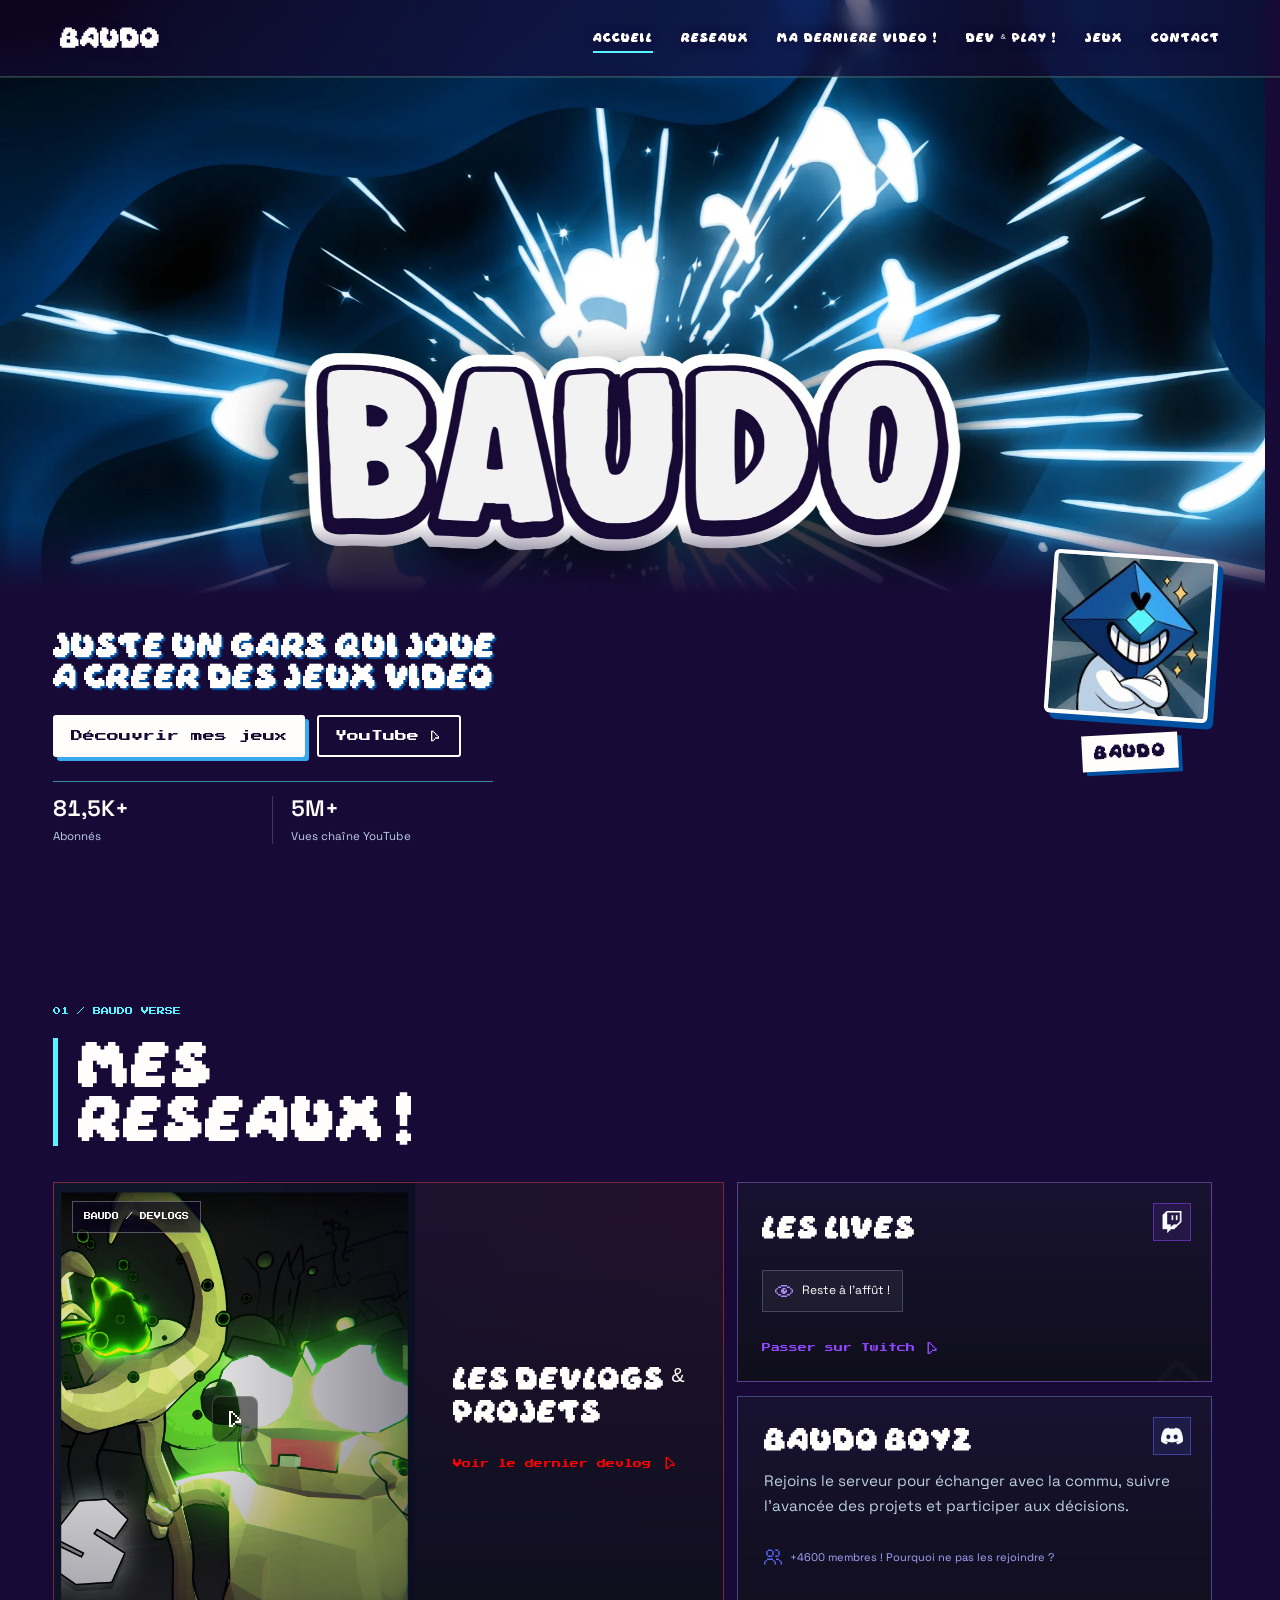
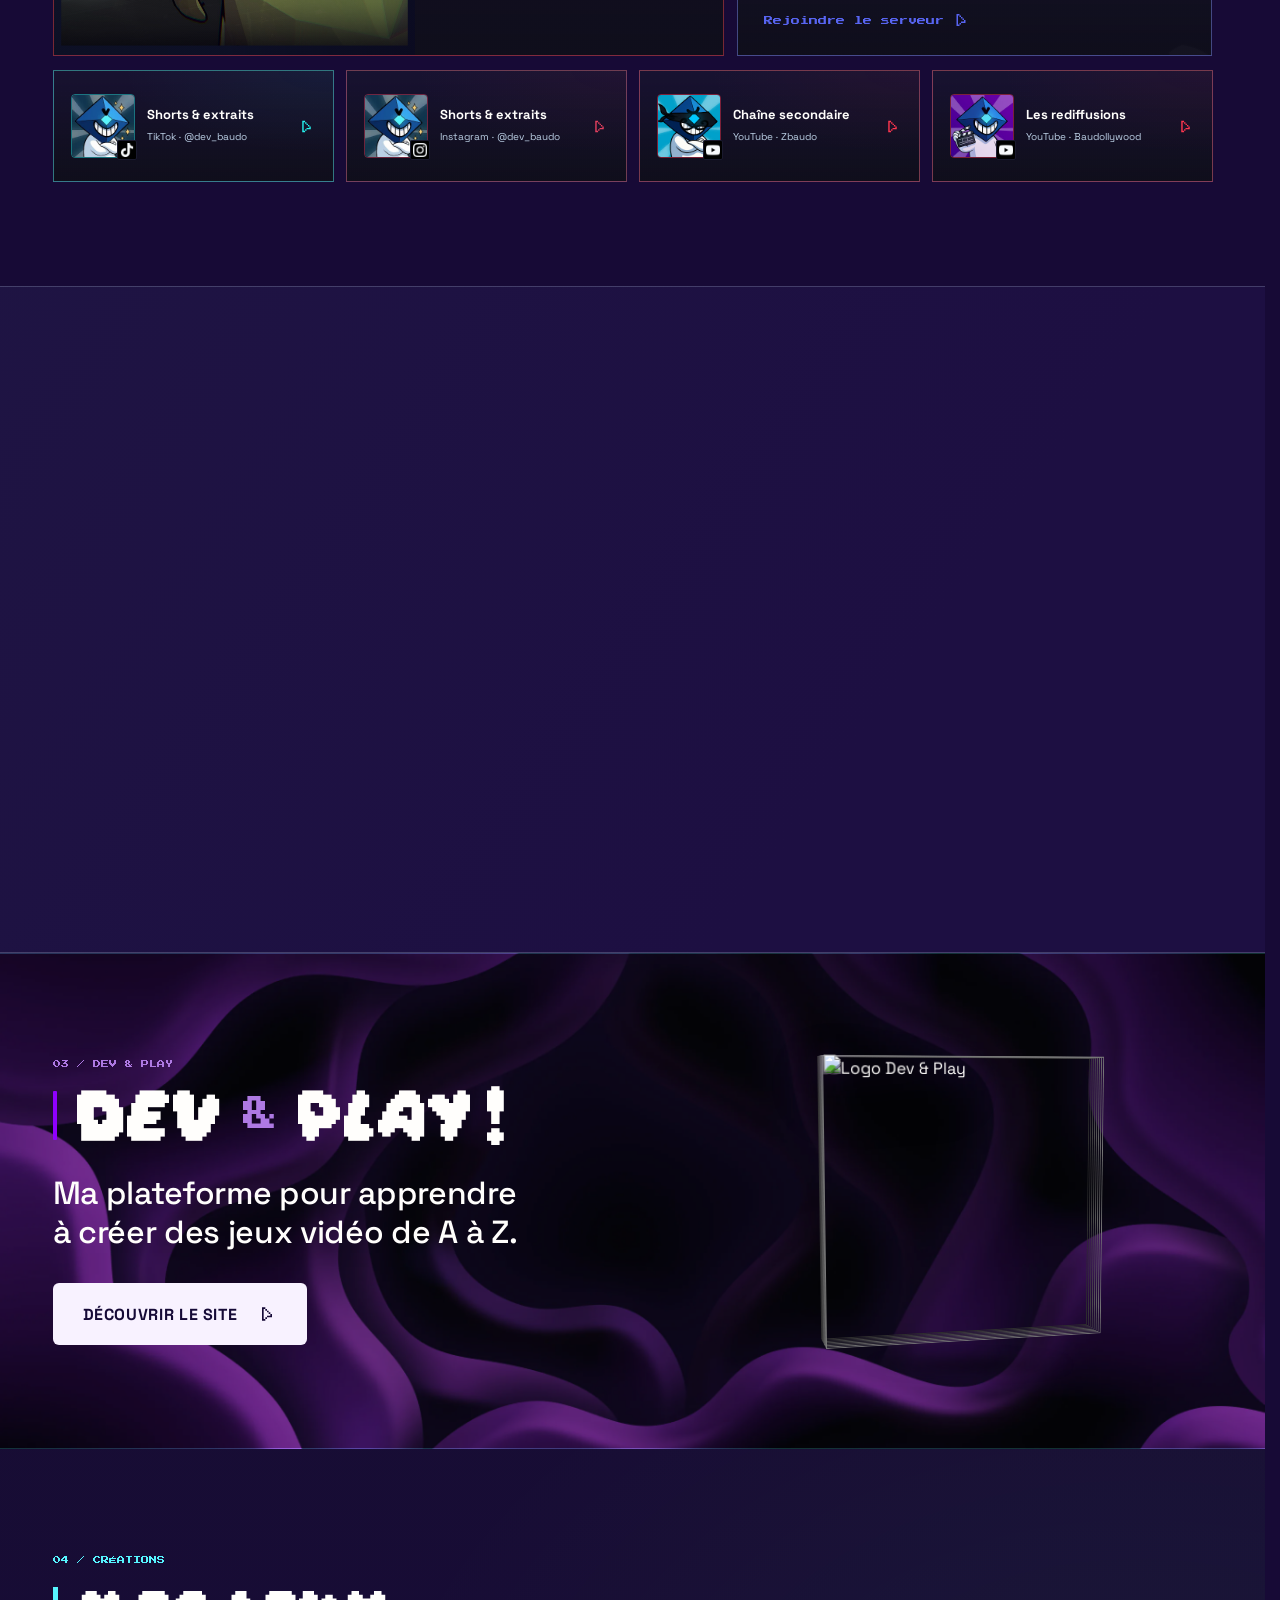
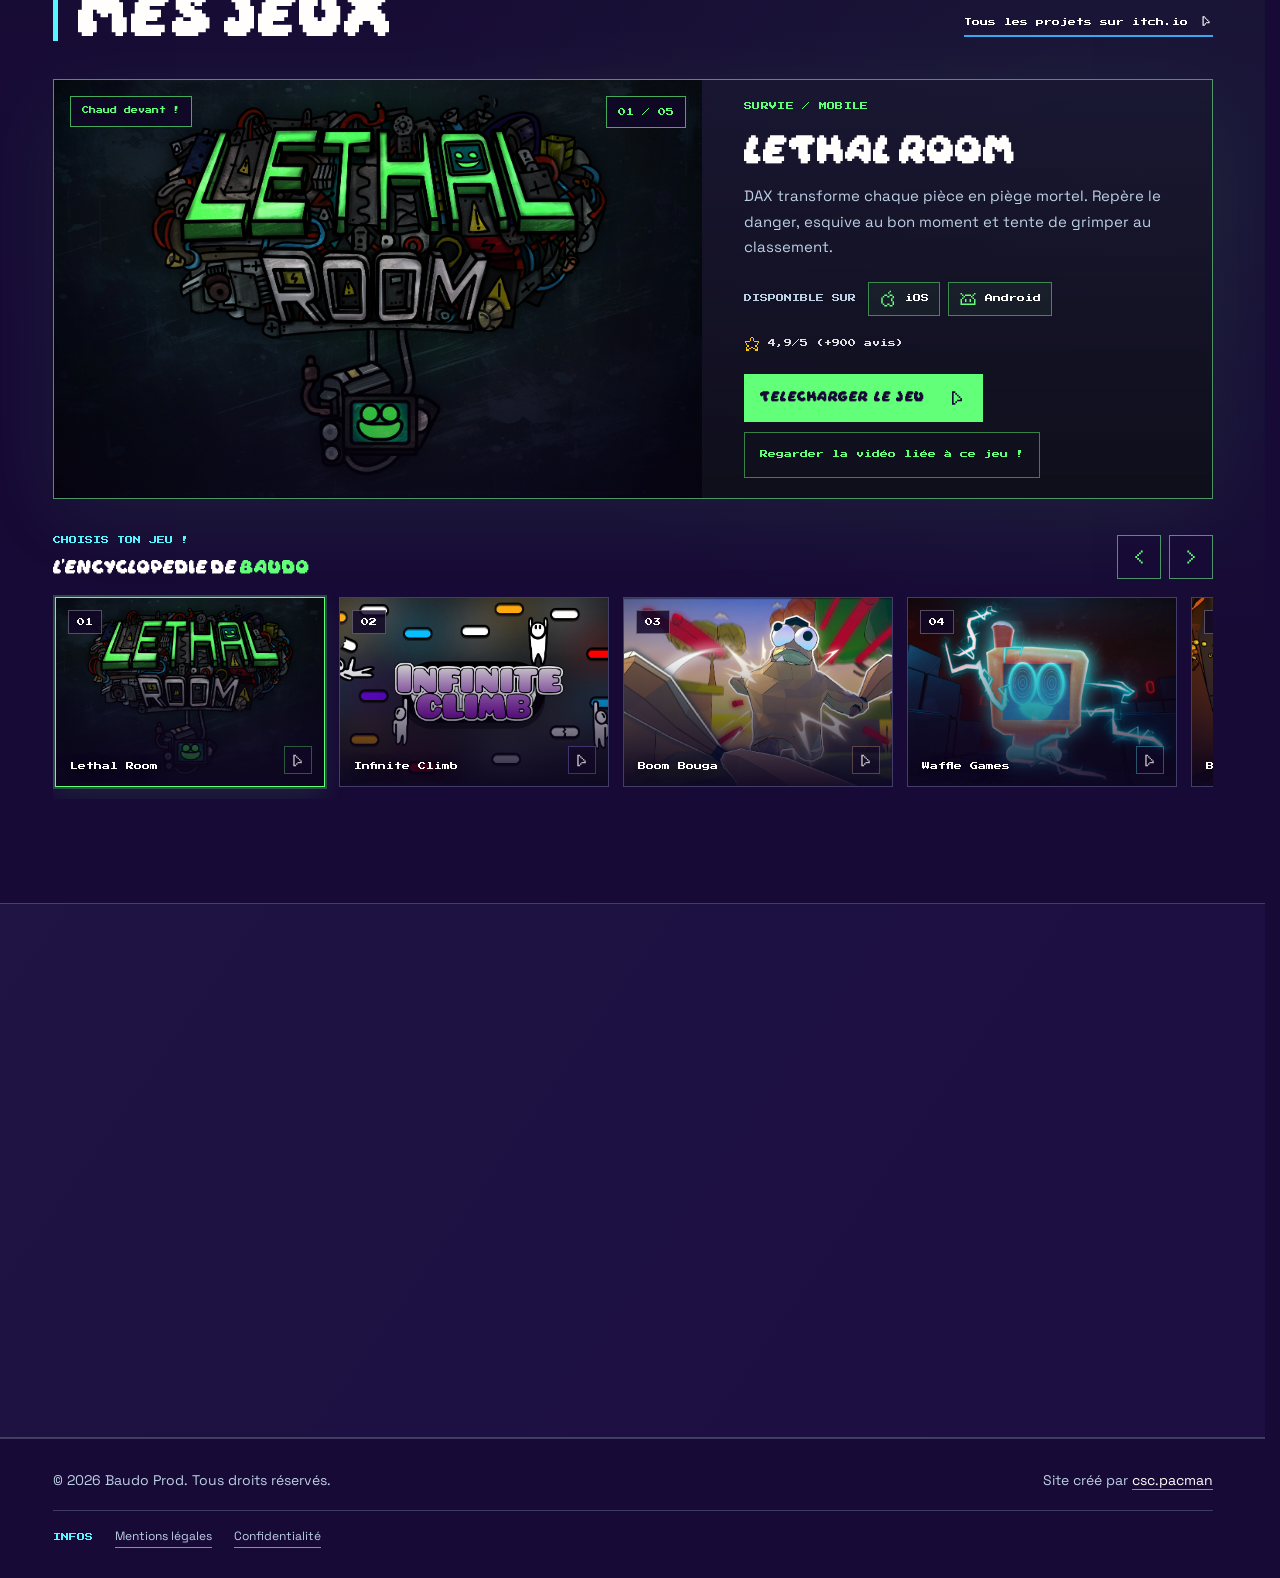
==== index.html @ 4a221e24 "Add files via upload" ====
<!DOCTYPE html>
<html lang="fr">
<head>
  <meta charset="UTF-8">
  <meta name="viewport" content="width=device-width, initial-scale=1.0">
  <meta name="theme-color" content="#170A36">
  <script>
    if ("scrollRestoration" in history) history.scrollRestoration = "manual";
    if (performance.getEntriesByType("navigation")[0]?.type === "reload") {
      window.addEventListener("DOMContentLoaded", () => window.scrollTo(0, 0), { once: true });
    }
  </script>
  <title>Baudo</title>
  <meta name="description" content="Portfolio de Baudo : jeux vidéo indépendants, création de contenu et projets gaming.">
  <meta name="author" content="cscpacman">
  <link rel="canonical" href="https://baudo.fr/">
  <link rel="icon" href="img/Basic/Branding/baudo-site.webp">

  <meta property="og:locale" content="fr_FR">
  <meta property="og:site_name" content="Baudo">
  <meta property="og:title" content="Baudo - Site officiel">
  <meta property="og:description" content="Jeux indépendants, création de contenu et projets gaming par Baudo.">
  <meta property="og:type" content="website">
  <meta property="og:url" content="https://baudo.fr/">
  <meta property="og:image" content="https://baudo.fr/img/Basic/Banner/Banner-Baudo.webp">

  <link rel="preconnect" href="https://fonts.googleapis.com">
  <link rel="preconnect" href="https://fonts.gstatic.com" crossorigin>
  <link href="https://fonts.googleapis.com/css2?family=Press+Start+2P&family=Space+Grotesk:wght@400;500;600;700&display=swap" rel="stylesheet">
  <link rel="stylesheet" href="Front-end/style.css">

  <script type="application/ld+json">
  {
    "@context": "https://schema.org",
    "@type": "Person",
    "name": "Baudo",
    "url": "https://baudo.fr/",
    "jobTitle": "Développeur de jeux vidéo",
    "sameAs": [
      "https://www.youtube.com/@Dev_Baudo",
      "https://www.twitch.tv/devbaudo",
      "https://www.tiktok.com/@dev_baudo",
      "https://www.instagram.com/dev_baudo/"
    ]
  }
  </script>
</head>

<body>
  <a class="skip-link" href="#main">Aller au contenu</a>
  <svg class="icon-sprite" xmlns="http://www.w3.org/2000/svg" aria-hidden="true" focusable="false">
    <symbol id="icon-platform-web" viewBox="0 0 24 24"><path d="M6 3h12v2H6zm0 16h12v2H6zM4 5h2v2H4zm5 0h2v2H9zm0 12h2v2H9zm4 0h2v2h-2zM7 7h2v10H7zm8 0h2v10h-2zm-2-2h2v2h-2zm7 0h-2v2h2zM2 7h2v10H2zm20 0h-2v10h2zM4 17h2v2H4zm16 0h-2v2h2z"/><path d="M3 11h18v2H3z"/></symbol>
    <symbol id="icon-click" viewBox="0 0 24 24"><path d="M10 6H8v12h2v2H6V4h4v2Zm2 12h-2v-2h2v2Zm6-2h-6v-2h4v-2h2v4Zm-2-4h-2v-2h2v2Zm-2-2h-2V8h2v2Zm-2-2h-2V6h2v2Z"/></symbol>
    <symbol id="icon-click-hover" viewBox="0 0 24 24"><path fill="#FFFFFF" d="M12 9h1v1h-1zM12 10h2v1h-2zM12 11h3v1h-3zM12 12h4v1h-4zM12 13h4v1h-4zM12 14h3v1h-3zM12 15h1v1h-1z"/><path fill="currentColor" d="M11 3h1v2h-1zM8 4h1v1H8zM9 5h1v1H9zM14 4h1v1h-1zM13 5h1v1h-1zM8 9h1v1H8zM9 8h1v1H9zM11 7h1v11h-1zM12 8h1v1h-1zM13 9h1v1h-1zM14 10h1v1h-1zM15 11h1v1h-1zM16 12h1v1h-1zM16 13h2v1h-2zM15 14h3v1h-3zM13 15h2v1h-2zM12 16h2v1h-2zM11 17h2v1h-2z"/></symbol>
  </svg>

  <header class="nav" id="nav">
    <div class="wrap nav-inner">
      <a href="#home" class="logo" aria-label="BAUDO — Accueil">BAUDO</a>

      <nav aria-label="Navigation principale">
        <ul class="nav-links" id="navLinks">
          <li><a class="nav-link active" href="#home">Accueil</a></li>
          <li><a class="nav-link" href="#social">Reseaux</a></li>
          <li><a class="nav-link" href="#latest-video">Ma derniere video !</a></li>
          <li><a class="nav-link" href="#dev-play">DEV &amp; PLAY !</a></li>
          <li><a class="nav-link" href="#games">Jeux</a></li>
          <li><a class="nav-link" href="#contact">Contact</a></li>
        </ul>
      </nav>

      <button class="menu-btn" id="menuBtn" type="button" aria-label="Ouvrir le menu" aria-controls="navLinks" aria-expanded="false">
        <span></span><span></span><span></span>
      </button>
    </div>
  </header>

  <main id="main">
    <section class="hero" id="home" aria-labelledby="hero-title">
      <div class="hero-bg" aria-hidden="true"></div>
      <div class="wrap hero-inner">
        <div class="hero-copy">
          <h1 id="hero-title">
            JUSTE UN GARS QUI JOUE<br>
            <span>A CREER DES JEUX VIDEO</span>
          </h1>
          <div class="hero-actions">
            <a href="#games" class="btn btn-solid">Découvrir mes jeux</a>
            <a href="https://www.youtube.com/@Dev_Baudo" target="_blank" rel="noopener noreferrer" class="btn btn-line">YouTube <svg xmlns="http://www.w3.org/2000/svg" fill="currentColor" viewBox="0 0 24 24" class="icon-youtube-cursor" aria-hidden="true"><path d="M10 6H8v12h2v2H6V4h4v2Zm2 12h-2v-2h2v2Zm6-2h-6v-2h4v-2h2v4Zm-2-4h-2v-2h2v2Zm-2-2h-2V8h2v2Zm-2-2h-2V6h2v2Z"/></svg></a>
          </div>
          <dl class="stats" aria-label="Quelques chiffres">
            <div class="stat"><dt>Abonnés</dt><dd id="subCount">...</dd></div>
            <div class="stat"><dt>Vues chaîne YouTube</dt><dd id="channelViews">...</dd></div>
          </dl>
        </div>
        <aside class="hero-profile" aria-label="Photo de profil de Baudo">
          <div class="profile-orbit"><img src="img/Basic/Branding/baudo-pdp.webp" alt="Photo de profil de Baudo" width="192" height="192"></div>
          <p class="profile-tag"><strong>BAUDO</strong></p>
        </aside>
      </div>
    </section>

    <section id="social" class="section social-section" aria-labelledby="social-title">
      <div class="wrap">
        <div class="section-heading social-heading">
          <div>
            <p class="eyebrow">01 / BAUDO VERSE</p>
            <h2 class="title" id="social-title">Mes<br>Reseaux !</h2>
          </div>
        </div>

        <div class="social-grid social-bento">
          <a href="https://www.youtube.com/@Dev_Baudo/videos" target="_blank" rel="noopener noreferrer" class="bento-card bento-youtube" aria-label="Voir les derniers devlogs de Baudo sur YouTube">
            <div class="bento-youtube-art">
              <img class="bg-image" src="img/Basic/Banner/Hero-YouTube-Baudo.png" alt="Capture de la chaîne YouTube de Baudo">
              <span class="bento-art-kicker">BAUDO / DEVLOGS</span>
              <span class="click-overlay-icon" aria-hidden="true"><svg xmlns="http://www.w3.org/2000/svg" fill="currentColor" viewBox="0 0 24 24"><use href="#icon-click"></use></svg></span>
            </div>
            <div class="bento-card-copy">

              <h3>Les Devlogs &amp; Projets</h3>
              <span class="bento-card-action">Voir le dernier devlog <svg xmlns="http://www.w3.org/2000/svg" fill="currentColor" viewBox="0 0 24 24" aria-hidden="true"><use href="#icon-click"></use></svg></span>
            </div>
          </a>

          <a href="https://www.twitch.tv/devbaudo" target="_blank" rel="noopener noreferrer" class="bento-card bento-twitch" aria-label="Retrouver Baudo sur Twitch">
            <div class="bento-twitch-network-icon"><img src="img/Basic/Icon/icon-twitch.png" alt="" width="40" height="40"></div>
            <div class="bento-twitch-content">
              <h3>Les Lives</h3>
              <span class="bento-live-status" id="twitchLiveStatus" data-live-status="offline"><svg class="bento-live-icon" xmlns="http://www.w3.org/2000/svg" fill="currentColor" viewBox="0 0 24 24" aria-hidden="true"><path d="M16 20H8v-2h8v2Zm-8-2H4v-2h4v2Zm12 0h-4v-2h4v2ZM4 16H2v-2h2v2Zm10-6h-2v2h2v-2h2v4h-2v2h-4v-2H8v-4h2V8h4v2Zm8 6h-2v-2h2v2ZM2 14H0v-4h2v4Zm22 0h-2v-4h2v4ZM4 10H2V8h2v2Zm18 0h-2V8h2v2ZM8 8H4V6h4v2Zm12 0h-4V6h4v2Zm-4-2H8V4h8v2Z"/></svg><span>Reste à l'affût !</span></span>
              <span class="bento-card-action">Passer sur Twitch <svg xmlns="http://www.w3.org/2000/svg" fill="currentColor" viewBox="0 0 24 24" aria-hidden="true"><use href="#icon-click"></use></svg></span>
            </div>
          </a>

          <a href="https://discord.com/invite/TxJNqvAV5e" target="_blank" rel="noopener noreferrer" class="bento-card bento-discord" aria-label="Rejoindre le Baudo Crew sur Discord">
            <div class="bento-discord-network-icon"><img src="img/Basic/Icon/icon-discord.png" alt="" width="40" height="40"></div>
            <div class="bento-discord-content">
              <h3>BAUDO BOYZ</h3>
              <p>Rejoins le serveur pour échanger avec la commu, suivre l'avancée des projets et participer aux décisions.</p>
              <span class="bento-discord-activity"><svg xmlns="http://www.w3.org/2000/svg" fill="currentColor" viewBox="0 0 24 24" aria-hidden="true"><path d="M2 22H0v-4h2v4Zm14 0h-2v-4h2v4Zm8 0h-2v-4h2v4ZM4 18H2v-2h2v2Zm10 0h-2v-2h2v2Zm8 0h-2v-2h2v2Zm-10-2H4v-2h8v2Zm8 0h-4v-2h4v2Zm-9-4H5v-2h6v2Zm8 0h-4v-2h4v2ZM5 10H3V4h2v6Zm8 0h-2V4h2v6Zm8 0h-2V4h2v6ZM11 4H5V2h6v2Zm8 0h-4V2h4v2Z"/></svg><span>+4600 membres ! Pourquoi ne pas les rejoindre ?</span></span>
              <span class="bento-card-action">Rejoindre le serveur <svg xmlns="http://www.w3.org/2000/svg" fill="currentColor" viewBox="0 0 24 24" aria-hidden="true"><use href="#icon-click"></use></svg></span>
            </div>
          </a>

          <div class="bento-mini-grid" aria-label="Autres réseaux de Baudo">
            <a href="https://www.tiktok.com/@dev_baudo" target="_blank" rel="noopener noreferrer" class="bento-card bento-mini bento-tiktok">
              <span class="bento-mini-preview"><img class="avatar" src="img/Basic/Branding/baudo-pdp.webp" alt="" width="64" height="64" loading="lazy"><span class="network-badge"><img src="img/Basic/Icon/icon-tiktok.png" alt="" width="16" height="16" loading="lazy"></span></span>
              <span><strong>Shorts &amp; extraits</strong><small>TikTok · @dev_baudo</small></span>
              <svg class="bento-mini-arrow" xmlns="http://www.w3.org/2000/svg" fill="currentColor" viewBox="0 0 24 24" aria-hidden="true"><use href="#icon-click"></use></svg>
            </a>
            <a href="https://www.instagram.com/dev_baudo/" target="_blank" rel="noopener noreferrer" class="bento-card bento-mini bento-instagram">
              <span class="bento-mini-preview"><img class="avatar" src="img/Basic/Branding/baudo-pdp.webp" alt="" width="64" height="64" loading="lazy"><span class="network-badge"><img src="img/Basic/Icon/icon-instagram.png" alt="" width="16" height="16" loading="lazy"></span></span>
              <span><strong>Shorts &amp; extraits</strong><small>Instagram · @dev_baudo</small></span>
              <svg class="bento-mini-arrow" xmlns="http://www.w3.org/2000/svg" fill="currentColor" viewBox="0 0 24 24" aria-hidden="true"><use href="#icon-click"></use></svg>
            </a>
            <a href="https://www.youtube.com/@Zbaudo" target="_blank" rel="noopener noreferrer" class="bento-card bento-mini bento-secondary">
              <span class="bento-mini-preview"><img class="avatar" src="img/Basic/Branding/zbaudo-pdp.jpg" alt="" width="64" height="64" loading="lazy"><span class="network-badge"><img src="img/Basic/Icon/icon-youtube.png" alt="" width="16" height="16" loading="lazy"></span></span>
              <span><strong>Chaîne secondaire</strong><small>YouTube · Zbaudo</small></span>
              <svg class="bento-mini-arrow" xmlns="http://www.w3.org/2000/svg" fill="currentColor" viewBox="0 0 24 24" aria-hidden="true"><use href="#icon-click"></use></svg>
            </a>
            <a href="https://www.youtube.com/@Baudollywood" target="_blank" rel="noopener noreferrer" class="bento-card bento-mini bento-archive">
              <span class="bento-mini-preview"><img class="avatar" src="img/Basic/Branding/baudollywood-pdp.jpg" alt="" width="64" height="64" loading="lazy"><span class="network-badge"><img src="img/Basic/Icon/icon-youtube.png" alt="" width="16" height="16" loading="lazy"></span></span>
              <span><strong>Les rediffusions</strong><small>YouTube · Baudollywood</small></span>
              <svg class="bento-mini-arrow" xmlns="http://www.w3.org/2000/svg" fill="currentColor" viewBox="0 0 24 24" aria-hidden="true"><use href="#icon-click"></use></svg>
            </a>
          </div>
        </div>
      </div>
    </section>

    <section id="latest-video" class="section latest-video-section alt" aria-labelledby="latest-video-title">
      <div class="wrap latest-video-layout">
        <div class="section-heading">
          <p class="eyebrow">02 / VIDÉO</p>
          <h2 class="title" id="latest-video-title">Ma derniere video !</h2>
        </div>
        <div class="latest-video-player" id="latestVideoPlayer" role="group" aria-label="Emplacement du lecteur vidéo personnalisé">
          <div class="latest-video-screen">
            <div class="latest-video-placeholder" role="status" aria-label="Chargement du lecteur vidéo">
              <img class="latest-video-logo" src="img/Basic/Branding/baudo-site.webp" alt="" width="72" height="72">
            </div>
          </div>
          <div class="latest-video-controls">
            <div class="latest-video-title-group">
              <svg xmlns="http://www.w3.org/2000/svg" fill="currentColor" viewBox="0 0 24 24" class="icon-title-arrow" aria-hidden="true"><path d="M4 11v2h16v-2zm12 2v2h2v-2zm-2 2v2h2v-2zm-2 2v2h2v-2zm4-6V9h2v2z"/><path d="M14 15V7h2v8zm-2 2V5h2v12z"/></svg>
              <span class="latest-video-title">La dernière vidéo s’affichera ici.</span>
            </div>
            <div class="latest-video-meta-group">
              <time class="latest-video-time"></time>
              <a class="latest-video-link" href="https://www.youtube.com/@Dev_Baudo" target="_blank" rel="noopener noreferrer">YouTube <svg xmlns="http://www.w3.org/2000/svg" fill="currentColor" viewBox="0 0 24 24" class="icon-youtube-cursor" aria-hidden="true"><path d="M10 6H8v12h2v2H6V4h4v2Zm2 12h-2v-2h2v2Zm6-2h-6v-2h4v-2h2v4Zm-2-4h-2v-2h2v2Zm-2-2h-2V8h2v2Zm-2-2h-2V6h2v2Z"/></svg></a>
            </div>
          </div>
        </div>
      </div>
    </section>

  <section id="dev-play" class="dev-play-section" aria-labelledby="dev-play-title">
    <div class="wrap">
      <div class="dp-layout">
        <div class="dp-content">
          <div class="section-heading dev-play-header">
            <p class="eyebrow">03 / DEV &amp; PLAY</p>
            <div class="dev-play-title-wrapper">
              <span class="dev-play-accent-line" aria-hidden="true"></span>
              <h2 class="dev-play-title" id="dev-play-title">
                <span class="font-daydream">DEV</span>
                <span class="font-press-start">&amp;</span>
                <span class="font-daydream">PLAY !</span>
              </h2>
            </div>
          </div>
    
          <div class="dp-hero">
            <div class="dp-intro">
              <p class="dp-lead">Ma plateforme pour apprendre à créer des jeux vidéo de A à Z.</p>
              <a class="dp-cta" href="https://devandplay.fr/" target="_blank" rel="noopener noreferrer">
                <span>Découvrir le site</span>
                <b class="click-icon" aria-hidden="true"><svg class="icon-click-base" xmlns="http://www.w3.org/2000/svg" fill="currentColor" viewBox="0 0 24 24" aria-hidden="true"><use href="#icon-click"></use></svg></b>
              </a>
            </div>
          </div>
        </div>
        <div class="dp-logo-3d" id="dpLogo3d">
          <div class="dp-float">
            <img class="dp-logo" src="https://devandplay.fr/favicon.svg" alt="Logo Dev &amp; Play" width="240" height="240" loading="lazy" decoding="async">
          </div>
          <span class="dp-shadow" aria-hidden="true"></span>
        </div>
      </div>
    </div>
  </section>

    <section id="games" class="section games-section" aria-labelledby="games-title">
      <div class="wrap">
        <div class="section-heading games-heading">
          <div>
            <p class="eyebrow">04 / CRÉATIONS</p>
            <h2 class="title" id="games-title">Mes jeux</h2>
          </div>
          <a href="https://dev-baudo.itch.io/" target="_blank" rel="noopener noreferrer" class="text-link">Tous les projets sur itch.io <span class="click-icon text-link-icon" aria-hidden="true"><svg class="icon-click-base" xmlns="http://www.w3.org/2000/svg" fill="currentColor" viewBox="0 0 24 24" aria-hidden="true"><use href="#icon-click"></use></svg></span></a>
        </div>
        <div class="games" id="gamesShowcase">
          <article class="game-detail" id="gameDetail" aria-live="polite" aria-labelledby="gameDetailTitle">
            <div class="game-detail-visual">
              <img id="gameDetailImage" src="img/Basic/Banner/Banner-Lethal-room.webp" alt="Bannière de Lethal Room" width="1280" height="720">
              <span id="gameDetailNumber" class="game-detail-number">01 / 08</span>
              <span class="game-visual-stamp badge-text" id="gameBadgeText" aria-hidden="true">Une pépite !</span>
            </div>
            <div class="game-detail-copy">
              <p id="gameDetailCategory" class="game-detail-category">SURVIE / MOBILE</p>
              <h3 id="gameDetailTitle">Lethal Room</h3>
              <p id="gameDetailDescription" class="game-detail-description">DAX transforme chaque pièce en piège mortel. Repère le danger, esquive au bon moment et tente de grimper au classement.</p>
              <div class="game-platform-area">
                <span class="game-platform-label">DISPONIBLE SUR</span>
                <div id="gamePlatforms" class="game-platforms" aria-label="Plateformes disponibles">
                
                  <span class="platform-badge"><svg xmlns="http://www.w3.org/2000/svg" fill="currentColor" viewBox="0 0 24 24" aria-hidden="true"><path d="M11 8h3v2h-3zm3-2h4v2h-4zm4 2h2v3h-2zm-2 3h2v4h-2zm2 4h2v5h-2zm-4 5h4v2h-4zm-3-2h3v2h-3zm-4 2h4v2H7zm-2-2h2v2H5zm-2-8h2v8H3zm2-2h2v2H5zm2-2h4v2H7zm5-3h2v2h-2zm2-2h2v2h-2z"/></svg><span>iOS</span></span>
                  <span class="platform-badge"><svg xmlns="http://www.w3.org/2000/svg" fill="currentColor" viewBox="0 0 24 24" aria-hidden="true"><path d="M2 12h2v6H2zm18 0h2v6h-2zM4 10h2v2H4zm4 2h2v4H8zm6 0h2v4h-2zm6-2h-2v2h2zM6 8h2v2H6zM4 6h2v2H4zM2 4h2v2H2zm16 4h-2v2h2zm2-2h-2v2h2zm2-2h-2v2h2zM8 6h8v2H8zM2 18h20v2H2z"/></svg><span>Android</span></span>
                </div>
                <div id="gameRating" class="game-rating" hidden>
                  <svg xmlns="http://www.w3.org/2000/svg" width="16" height="16" fill="currentColor" viewBox="0 0 24 24" shape-rendering="crispEdges" aria-hidden="true"><path d="M5 20h3v2H3v-6h2v4Zm16 2h-5v-2h3v-4h2v6Zm-11-2H8v-2h2v2Zm6 0h-2v-2h2v2Zm-2-2h-4v-2h4v2Zm-7-2H5v-3h2v3Zm12 0h-2v-3h2v3ZM5 13H3v-2h2v2Zm16 0h-2v-2h2v2ZM9 9H3v2H1V7h8v2Zm14 2h-2V9h-6V7h8v4ZM11 7H9V3h2v4Zm4 0h-2V3h2v4Zm-2-4h-2V1h2v2Z"/></svg>
                  <span id="gameRatingText"></span>
                </div>
              </div>
              <a id="gameDetailLink" class="game-detail-link" href="https://play.google.com/store/apps/details?id=com.baudo.lethalroom" target="_blank" rel="noopener noreferrer"><span id="gameDetailAction">Telecharger le jeu</span><b class="click-icon" aria-hidden="true"><svg class="icon-click-base" xmlns="http://www.w3.org/2000/svg" fill="currentColor" viewBox="0 0 24 24" aria-hidden="true"><use href="#icon-click"></use></svg></b></a>
              <a id="gameVideoLink" class="game-video-link" href="https://youtube.com/" target="_blank" rel="noopener noreferrer"><span>Regarder la vidéo liée à ce jeu !</span></a>
            </div>
          </article>

          <div class="game-gallery">
            <div class="game-gallery-heading">
              <div><p class="eyebrow">CHOISIS TON JEU !</p><h3>L'encyclopedie de <span>BAUDO</span></h3></div>
              <div class="game-gallery-controls" aria-label="Navigation dans les jeux">
                <button id="gameGalleryPrevious" class="custom-cursor" type="button" aria-label="Jeu précédent"><svg xmlns="http://www.w3.org/2000/svg" fill="currentColor" viewBox="0 0 24 24" aria-hidden="true"><path d="M8 13v-2h2v2H8Zm2-2V9h2v2h-2Zm0 4v-2h2v2h-2Zm2-6V7h2v2h-2Zm0 8v-2h2v2h-2Zm2-10V5h2v2h-2Zm0 12v-2h2v2h-2Z"/></svg></button>
                <button id="gameGalleryNext" class="custom-cursor" type="button" aria-label="Jeu suivant"><svg xmlns="http://www.w3.org/2000/svg" fill="currentColor" viewBox="0 0 24 24" aria-hidden="true"><path d="M16 13v-2h-2v2h2Zm-2-2V9h-2v2h2Zm0 4v-2h-2v2h2Zm-2-6V7h-2v2h2Zm0 8v-2h-2v2h2ZM10 7V5H8v2h2Zm0 12v-2H8v2h2Z"/></svg></button>
              </div>
            </div>
            <div class="game-picker" role="group" aria-label="Bibliothèque des jeux : clic et glisse pour parcourir">
              <button class="game-choice is-active" type="button" data-game-choice aria-controls="gameDetail" aria-pressed="true" aria-label="01 sur 05 — Lethal Room" data-number="01 / 05" data-title="Lethal Room" data-rating="4,9/5 (+900 avis)" data-image="img/Basic/Banner/Banner-Lethal-room.webp" data-category="SURVIE / MOBILE" data-platforms="apple,android" data-accent="#62FF78" data-description="DAX transforme chaque pièce en piège mortel. Repère le danger, esquive au bon moment et tente de grimper au classement." data-link="https://play.google.com/store/apps/details?id=com.baudo.lethalroom" data-ios="https://apps.apple.com/fr/app/lethal-room/id6740019326" data-android="https://play.google.com/store/apps/details?id=com.baudo.lethalroom" data-video="https://www.youtube.com/watch?v=gsCayKGH3ps" data-action="Telecharger le jeu">
                <img src="img/Basic/Banner/Banner-Lethal-room.webp" alt="" width="420" height="260"><span class="game-choice-number">01</span><span class="game-choice-title">Lethal Room</span><span class="game-choice-arrow click-icon" aria-hidden="true"><svg class="icon-click-base" xmlns="http://www.w3.org/2000/svg" fill="currentColor" viewBox="0 0 24 24" aria-hidden="true"><use href="#icon-click"></use></svg></span>
              </button>
              <button class="game-choice" type="button" data-game-choice aria-controls="gameDetail" aria-pressed="false" aria-label="02 sur 05 — Infinite Climb" data-number="02 / 05" data-title="Infinite Climb" data-rating="4,7/5 (+340 avis)" data-image="img/Basic/Banner/Banner-Infinite-Climb.webp" data-category="ASCENSION / MOBILE" data-platforms="apple,android" data-accent="#9D83FF" data-description="Saute de plateforme en plateforme, déjoue les pièges et trouve la bonne route jusqu’au sommet. Plusieurs modes et défis quotidiens renouvellent l’ascension." data-link="https://play.google.com/store/apps/details?id=com.InfiniteClimb.monoapplication" data-ios="https://apps.apple.com/fr/app/infinite-climb/id6478911448" data-android="https://play.google.com/store/apps/details?id=com.InfiniteClimb.monoapplication" data-video="https://www.youtube.com/watch?v=t37jJCJjQHU&amp;t" data-action="Telecharger le jeu">
                <img src="img/Basic/Banner/Banner-Infinite-Climb.webp" alt="" width="420" height="260"><span class="game-choice-number">02</span><span class="game-choice-title">Infinite Climb</span><span class="game-choice-arrow click-icon" aria-hidden="true"><svg class="icon-click-base" xmlns="http://www.w3.org/2000/svg" fill="currentColor" viewBox="0 0 24 24" aria-hidden="true"><use href="#icon-click"></use></svg></span>
              </button>
              <button class="game-choice" type="button" data-game-choice aria-controls="gameDetail" aria-pressed="false" aria-label="03 sur 05 — Boom Bouga" data-number="03 / 05" data-title="Boom Bouga" data-image="img/Basic/Banner/Banner-Boom-Bouga.webp" data-category="FPS / PRÉHISTOIRE" data-platforms="windows,mac" data-accent="#D9AD7D" data-description="Un FPS préhistorique où ça canarde sec : pars chasser le mammouth dans une aventure aussi absurde qu’explosive." data-link="https://dev-baudo.itch.io/boom-bouga" data-video="https://www.youtube.com/watch?v=aD-n9VG6C_o&amp;t" data-action="Telecharger sur itch.io">
                <img src="img/Basic/Banner/Banner-Boom-Bouga.webp" alt="" width="420" height="260"><span class="game-choice-number">03</span><span class="game-choice-title">Boom Bouga</span><span class="game-choice-arrow click-icon" aria-hidden="true"><svg class="icon-click-base" xmlns="http://www.w3.org/2000/svg" fill="currentColor" viewBox="0 0 24 24" aria-hidden="true"><use href="#icon-click"></use></svg></span>
              </button>
              <button class="game-choice" type="button" data-game-choice aria-controls="gameDetail" aria-pressed="false" aria-label="04 sur 05 — Waffle Games" data-number="04 / 05" data-title="Waffle Games" data-image="img/Basic/Banner/Banner-Waffle-Game.webp" data-category="ACTION / ÉPREUVES" data-platforms="windows" data-accent="#57F5FF" data-description="Trois épreuves mortelles orchestrées par Waffle et son assistant DAX. Réflexes, logique et sang-froid : chaque manche peut être la dernière." data-link="https://dev-baudo.itch.io/waffle-games-a-lethal-room-experience" data-video="https://www.youtube.com/watch?v=UcuzdEtE9QE&amp;t" data-action="Decouvrir sur itch.io">
                <img src="img/Basic/Banner/Banner-Waffle-Game.webp" alt="" width="420" height="260"><span class="game-choice-number">04</span><span class="game-choice-title">Waffle Games</span><span class="game-choice-arrow click-icon" aria-hidden="true"><svg class="icon-click-base" xmlns="http://www.w3.org/2000/svg" fill="currentColor" viewBox="0 0 24 24" aria-hidden="true"><use href="#icon-click"></use></svg></span>
              </button>
              <button class="game-choice" type="button" data-game-choice aria-controls="gameDetail" aria-pressed="false" aria-label="05 sur 05 — Bouga - The dark Age" data-number="05 / 05" data-title="Bouga - The dark Age" data-image="img/Basic/Banner/Banner-The-Dark-Age.webp" data-category="PROJET INDÉPENDANT" data-platforms="windows" data-accent="#F3A72B" data-description="Un projet indépendant présenté en vitrine. Ouvre sa page itch.io pour retrouver les détails et son état d’avancement." data-link="https://dev-baudo.itch.io/bouga-the-dark-age" data-video="https://www.youtube.com/watch?v=QyFbsVqfdQM" data-action="Voir sur itch.io">
                <img src="img/Basic/Banner/Banner-The-Dark-Age.webp" alt="" width="420" height="260"><span class="game-choice-number">05</span><span class="game-choice-title">Bouga - The dark Age</span><span class="game-choice-arrow click-icon" aria-hidden="true"><svg class="icon-click-base" xmlns="http://www.w3.org/2000/svg" fill="currentColor" viewBox="0 0 24 24" aria-hidden="true"><use href="#icon-click"></use></svg></span>
              </button>
            </div>
          </div>
        </div>      </div>
    </section>

    <section id="contact" class="section contact-section alt" aria-labelledby="contact-title">
      <div class="wrap contact-layout">
        <div class="section-heading">
          <p class="eyebrow">05 / CONTACT</p>
          <h2 class="title" id="contact-title">Me contacter</h2>
          <p class="section-intro">Cette adresse est réservée exclusivement aux demandes des marques et aux partenariats sérieux. Pour les autres messages, écris à l’adresse ci-dessous.</p>
        </div>

        <div class="contact-list">
          <a class="contact-row" href="mailto:devBaudoPro@outlook.com">
            <span><small>UNIQUEMENT PARTENARIATS &amp; MARQUES</small><strong>devBaudoPro@outlook.com</strong></span>
            <b class="click-icon" aria-hidden="true"><svg class="icon-click-base" xmlns="http://www.w3.org/2000/svg" fill="currentColor" viewBox="0 0 24 24" aria-hidden="true"><use href="#icon-click"></use></svg></b>
          </a>
          <a class="contact-row" href="mailto:devBaudoPro@outlook.com">
            <span><small>COMMUNAUTE &amp; MESSAGES</small><strong>devBaudoPro@outlook.com</strong></span>
            <b class="click-icon" aria-hidden="true"><svg class="icon-click-base" xmlns="http://www.w3.org/2000/svg" fill="currentColor" viewBox="0 0 24 24" aria-hidden="true"><use href="#icon-click"></use></svg></b>
          </a>
        </div>
      </div>
    </section>
  </main>

  <footer>
    <div class="wrap">
      <div class="foot">
        <p>© 2026 Baudo Prod. Tous droits réservés.</p>
        <p>Site créé par <a href="https://cscpacman.fr/" target="_blank" rel="noopener noreferrer">csc.pacman</a></p>
      </div>
      <nav class="footer-legal-nav" aria-label="Informations juridiques">
        <span>INFOS</span>
        <a href="mentions-legales.html">Mentions légales</a>
        <a href="politique-confidentialite.html">Confidentialité</a>
      </nav>
    </div>
  </footer>

  <dialog class="store-modal" id="storeModal" aria-labelledby="storeModalTitle">
    <div class="store-modal-card">
      <div class="store-modal-heading">
        <p class="eyebrow">CHOISIS TA PLATEFORME</p>
        <button class="store-modal-close" id="storeModalClose" type="button" aria-label="Fermer">×</button>
      </div>
      <h2 id="storeModalTitle">Telecharger le jeu</h2>
      <div class="store-options">
        <a class="store-option" id="appStoreLink" href="https://apps.apple.com/fr/app/lethal-room/id6740019326" target="_blank" rel="noopener noreferrer">
          <span class="store-option-icon" id="appStoreIcon" aria-hidden="true"></span>
          <span class="store-option-copy"><strong>App Store</strong><small>iPhone et iPad</small></span>
          <span class="store-option-arrow" aria-hidden="true"><svg xmlns="http://www.w3.org/2000/svg" fill="currentColor" viewBox="0 0 24 24"><use href="#icon-click"></use></svg></span>
        </a>
        <a class="store-option" id="googlePlayLink" href="https://play.google.com/store/apps/details?id=com.baudo.lethalroom" target="_blank" rel="noopener noreferrer">
          <span class="store-option-icon" id="googlePlayIcon" aria-hidden="true"></span>
          <span class="store-option-copy"><strong>Google Play</strong><small>Android</small></span>
          <span class="store-option-arrow" aria-hidden="true"><svg xmlns="http://www.w3.org/2000/svg" fill="currentColor" viewBox="0 0 24 24"><use href="#icon-click"></use></svg></span>
        </a>
      </div>
    </div>
  </dialog>
  <script src="Front-end/script.js"></script>
  <script src="Front-end/hero-scroll.js" defer></script>
  <script src="Front-end/channel-views.js" defer></script>
  <script src="Front-end/latest-video.js" defer></script>
  <script src="Front-end/dev-play-3d.js" defer></script>
</body>
</html>
---- Front-end/style.css ----
@font-face {
  font-family: "Daydream";
  src: url("../font/Daydream%20DEMO.otf") format("opentype");
  font-style: normal;
  font-weight: 400;
  font-display: swap;
}

:root {
  --game-accent: var(--cyan);
  --night: #170A36;
  --night-2: #1D0F42;
  --navy: #004FA0;
  --blue: #39A8F0;
  --mist: #BCD0E5;
  --white: #FFFEFC;
  --cyan: #57F5FF;
  --line: rgba(188, 208, 229, 0.24);
  --line-strong: rgba(87, 245, 255, 0.55);
  --font-daydream: "Daydream", "Trebuchet MS", sans-serif;
  --font-pixel: "Press Start 2P", "Courier New", monospace;
  --font-body: "Space Grotesk", system-ui, -apple-system, BlinkMacSystemFont, "Segoe UI", sans-serif;
  --radius: 3px;
  --wrap: 1160px;
}

*,
*::before,
*::after {
  box-sizing: border-box;
  margin: 0;
  padding: 0;
}

html {
  scroll-behavior: smooth;
  scroll-padding-top: 84px;
  scrollbar-gutter: stable;
}

body {
  min-width: 320px;
  background: var(--night);
  color: var(--white);
  font-family: var(--font-body);
  font-size: 16px;
  line-height: 1.65;
  overflow-x: hidden;
}

body.menu-open { overflow: hidden; }

img {
  display: block;
  max-width: 100%;
}

a {
  color: inherit;
  text-decoration: none;
}

button,
a {
  -webkit-tap-highlight-color: transparent;
}

ul { list-style: none; }

::selection {
  background: var(--cyan);
  color: var(--night);
}

:focus-visible {
  outline: 2px solid var(--cyan);
  outline-offset: 4px;
}

.wrap {
  width: min(var(--wrap), calc(100% - 48px));
  margin-inline: auto;
}

.skip-link {
  position: fixed;
  top: 12px;
  left: 12px;
  z-index: 100;
  padding: 12px 16px;
  background: var(--cyan);
  color: var(--night);
  font-family: var(--font-body);
  font-size: 8px;
  transform: translateY(-160%);
  transition: transform 0.15s ease;
}

.skip-link:focus { transform: translateY(0); }

/* Navigation */

.nav {
  position: fixed;
  inset: 0 0 auto;
  z-index: 50;
  border-bottom: 1px solid transparent;
  transition: background 0.18s ease, border-color 0.18s ease;
}

.nav.scrolled {
  background: rgba(23, 10, 54, 0.96);
  border-color: var(--line);
}

.nav-inner {
  min-height: 76px;
  display: flex;
  align-items: center;
  justify-content: space-between;
  gap: 32px;
}

.logo {
  color: var(--white);
  font-family: var(--font-body);
  font-size: 16px;
  line-height: 1;
  letter-spacing: 0;
  white-space: nowrap;
}

.logo:hover { color: var(--cyan); }

.nav-links {
  display: flex;
  align-items: center;
  gap: 28px;
}

.nav-links a {
  position: relative;
  display: inline-flex;
  align-items: center;
  min-height: 44px;
  color: var(--mist);
  font-family: var(--font-body);
  font-size: 8px;
  line-height: 1.5;
  transition: color 0.15s ease;
}

.nav-links a::after {
  content: "";
  position: absolute;
  left: 0;
  right: 0;
  bottom: 7px;
  height: 2px;
  background: var(--cyan);
  transform: scaleX(0);
  transform-origin: left;
  transition: transform 0.15s ease;
}

.nav-links a:hover,
.nav-links a.active {
  color: var(--white);
}

.nav-links a:hover::after,
.nav-links a.active::after {
  transform: scaleX(1);
}

.menu-btn {
  display: none;
  width: 44px;
  height: 44px;
  border: 1px solid var(--line);
  border-radius: var(--radius);
  background: transparent;
  cursor: pointer;
  align-items: center;
  justify-content: center;
  flex-direction: column;
  gap: 5px;
}

.menu-btn span {
  width: 18px;
  height: 2px;
  background: var(--white);
}

/* Hero */

.hero {
  position: relative;
  min-height: clamp(760px, 92svh, 980px);
  display: flex;
  align-items: center;
  isolation: isolate;
  background:
    linear-gradient(90deg, rgba(15, 15, 26, 0.86) 0%, rgba(15, 15, 26, 0.62) 43%, rgba(15, 15, 26, 0.32) 100%),
    linear-gradient(rgba(15, 15, 26, 0.12), rgba(15, 15, 26, 0.12)),
    url("../img/Basic/Banner/Banner-Baudo.webp") center / cover no-repeat;
  background-attachment: scroll, scroll, fixed;
}

.hero::after {
  content: "";
  position: absolute;
  inset: 0;
  z-index: -1;
  background-image:
    linear-gradient(rgba(87, 245, 255, 0.035) 1px, transparent 1px),
    linear-gradient(90deg, rgba(87, 245, 255, 0.035) 1px, transparent 1px);
  background-size: 44px 44px;
  mask-image: linear-gradient(to right, black 0%, transparent 68%);
  pointer-events: none;
}

.hero-inner {
  position: relative;
  display: grid;
  grid-template-columns: minmax(0, 1fr) 184px;
  align-items: center;
  gap: clamp(28px, 5vw, 70px);
  padding-block: 104px 62px;
}

.hero-copy { min-width: 0; max-width: 760px; }
.hero-copy .lead {
  max-width: 560px;
  margin-top: 22px;
  color: var(--white);
  font-size: 17px;
  line-height: 1.65;
}
.hero-profile { position: relative; z-index: 1; width: 100%; justify-self: end; text-align: center; transform: translateY(16px); }
.profile-orbit { position: relative; width: min(100%, 164px); aspect-ratio: 1; margin-inline: auto; padding: 8px; border: 2px solid var(--cyan); border-radius: 12px 3px 12px 3px; background: rgba(23,10,54,.88); box-shadow: 7px 7px 0 rgba(87,245,255,.18); transform: rotate(2deg); }
.profile-orbit::before { content: ""; position: absolute; top: -8px; right: -8px; width: 28px; height: 28px; border-top: 2px solid var(--white); border-right: 2px solid var(--white); }
.profile-orbit img { width: 100%; height: 100%; object-fit: cover; border-radius: 7px 2px 7px 2px; }
.profile-tag { display: inline-flex; flex-direction: column; gap: 5px; margin-top: 18px; padding: 9px 13px; color: var(--white); background: var(--night); border-left: 2px solid var(--cyan); text-align: left; font-family: var(--font-body); font-size: 8px; letter-spacing: .06em; }
.profile-tag span { color: var(--mist); font-size: 7px; }

.eyebrow {
  margin-bottom: 20px;
  color: var(--cyan);
  font-family: var(--font-body);
  font-size: 8px;
  line-height: 1.7;
  letter-spacing: 0.02em;
}

.hero h1 {
  max-width: 740px;
  font-family: var(--font-body);
  font-size: clamp(38px, 4.4vw, 58px);
  font-weight: 400;
  line-height: 1.22;
  letter-spacing: 0;
  text-wrap: balance;
}

.hero h1 span { color: var(--cyan); }
.hero-philosophy { margin-top: 10px; color: var(--game-accent); font-family: var(--font-body); font-size: 8px; letter-spacing: .06em; }

.lead {
  max-width: 560px;
  margin-top: 22px;
  color: var(--white);
  font-size: 17px;
  line-height: 1.65;
}

.hero-actions {
  display: flex;
  flex-wrap: wrap;
  gap: 12px;
  margin-top: 26px;
}

.btn {
  display: inline-flex;
  min-height: 48px;
  align-items: center;
  justify-content: center;
  padding: 12px 20px;
  border: 2px solid var(--white);
  border-radius: var(--radius);
  font-family: var(--font-body);
  font-size: 8px;
  line-height: 1.5;
  transition: background 0.15s ease, color 0.15s ease, border-color 0.15s ease, transform 0.15s ease;
}

.btn:hover { transform: translate(-2px, -2px); }

.btn-solid {
  background: var(--white);
  color: var(--night);
  box-shadow: 4px 4px 0 var(--blue);
}

.btn-solid:hover {
  background: var(--cyan);
  border-color: var(--cyan);
  box-shadow: 4px 4px 0 var(--white);
}

.btn-line {
  background: var(--night);
  color: var(--white);
}

.btn-line:hover {
  background: var(--blue);
  border-color: var(--blue);
  color: var(--white);
}
.btn-line .icon-youtube-cursor { margin-left: 8px; }

.stats {
  display: grid;
  grid-template-columns: repeat(4, minmax(0, 1fr));
  margin-top: 44px;
  border-top: 1px solid var(--line);
  border-bottom: 1px solid var(--line);
}

.stat {
  min-height: 106px;
  padding: 20px 18px 18px 0;
  border-right: 1px solid var(--line);
}

.stat:not(:first-child) { padding-left: 24px; }
.stat:last-child { border-right: 0; }

.stat dt {
  color: var(--mist);
  font-family: var(--font-body);
  font-size: 8px;
  line-height: 1.7;
}

.stat dd {
  margin-top: 12px;
  color: var(--white);
  font-family: var(--font-pixel);
  font-size: 20px;
  font-weight: 400;
  line-height: 1.35;
}

.scroll-cue {
  position: absolute;
  left: 50%;
  bottom: 24px;
  width: 24px;
  height: 36px;
  border: 2px solid var(--mist);
  border-radius: 12px;
  transform: translateX(-50%);
  opacity: 0.7;
}

.scroll-cue span {
  position: absolute;
  left: 50%;
  top: 7px;
  width: 3px;
  height: 7px;
  background: var(--cyan);
  transform: translateX(-50%);
}

/* Sections */

.section {
  padding-block: 104px;
}

.section.alt {
  background: var(--night-2);
  border-block: 1px solid var(--line);
}

.section-heading {
  max-width: 760px;
  margin-bottom: 48px;
}

.title {
  position: relative;
  padding-left: 20px;
  border-left: 5px solid var(--cyan);
  color: var(--white);
  font-family: var(--font-body);
  font-size: clamp(24px, 4vw, 40px);
  font-weight: 400;
  line-height: 1.35;
  letter-spacing: 0;
}

.section-intro {
  max-width: 660px;
  margin-top: 22px;
  color: var(--mist);
  font-size: 17px;
}

/* Social */
.social-section {
  position: relative;
  overflow: hidden;
  background: radial-gradient(ellipse at 88% 12%, rgba(0,79,160,.06), transparent 34%), var(--night);
}
.social-heading {
  display: grid;
  grid-template-columns: minmax(0, 1fr) minmax(280px, .8fr);
  align-items: end;
  gap: 28px;
  max-width: none;
  margin-bottom: 36px;
}
.social-heading .section-intro { max-width: 460px; margin: 0 0 3px auto; }
.social-grid {
  display: grid;
  grid-template-columns: repeat(3, minmax(0, 1fr));
  gap: 12px;
}
.social {
  position: relative;
  min-height: 132px;
  display: grid;
  grid-template-columns: 48px minmax(0, 1fr) auto;
  align-items: center;
  gap: 14px;
  padding: 18px;
  overflow: hidden;
  color: var(--white);
  background: linear-gradient(180deg, rgba(25,25,45,.56), rgba(15,15,26,.94));
  border: 1px solid rgba(188,208,229,.18);
  border-radius: 3px;
  transition: border-color .18s ease, background .18s ease;
}
.social::before { content: attr(data-index); position: absolute; top: 12px; right: 27px; color: rgba(87,245,255,.42); font-family: var(--font-body); font-size: 7px; }
.social::after { content: ""; position: absolute; right: 14px; bottom: 14px; width: 3px; height: 3px; background: var(--cyan); box-shadow: 5px 0 rgba(87,245,255,.55), 0 5px rgba(87,245,255,.55), 5px 5px rgba(87,245,255,.22); }
.social:hover { border-color: var(--cyan); background: linear-gradient(180deg, rgba(30,30,50,.68), rgba(18,18,31,.96)); }
.social-featured { grid-column: span 2; min-height: 166px; border-color: rgba(87,245,255,.38); box-shadow: inset 3px 0 rgba(87,245,255,.72); background: linear-gradient(180deg, rgba(25,25,45,.56), rgba(15,15,26,.94)); }
.social img { position: relative; z-index: 1; width: 48px; height: 48px; padding: 9px; object-fit: contain; background: rgba(87,245,255,.09); border: 1px solid rgba(87,245,255,.42); border-radius: 8px 2px 8px 2px; }
.social-featured img { width: 56px; height: 56px; padding: 10px; }
.social strong { display: block; font-size: 17px; font-weight: 700; }
.social small { display: block; margin-top: 4px; color: var(--mist); font-size: 13px; }
.social b { color: var(--cyan); font-size: 30px; font-weight: 400; }
.social-featured b { font-size: 34px; }

/* About / latest video */

.about-grid {
  display: grid;
  grid-template-columns: minmax(260px, 0.75fr) minmax(0, 1.25fr);
  gap: 80px;
  align-items: start;
}

.about-copy {
  max-width: 680px;
  padding-top: 4px;
}

.about-copy p {
  color: var(--mist);
  font-size: 17px;
}

.about-copy p + p { margin-top: 18px; }

.about-copy .about-lead {
  color: var(--white);
  font-size: 23px;
  line-height: 1.45;
}

.skill-list {
  display: flex;
  flex-wrap: wrap;
  gap: 8px 20px;
  margin-top: 34px;
  padding-top: 22px;
  border-top: 1px solid var(--line);
}

.skill-list li {
  position: relative;
  padding-left: 16px;
  color: var(--white);
  font-family: var(--font-body);
  font-size: 8px;
  line-height: 2;
}

.skill-list li::before {
  content: "";
  position: absolute;
  left: 0;
  top: 50%;
  width: 6px;
  height: 6px;
  background: var(--cyan);
  transform: translateY(-50%);
}

/* Games — interactive arcade */
.games-heading {
  max-width: none;
  display: flex;
  align-items: flex-end;
  justify-content: space-between;
  gap: 32px;
  margin-bottom: 38px;
}
.games-heading .title { width: fit-content; }
.games-heading .section-intro { max-width: 560px; margin-top: 14px; font-size: 15px; }
.games-heading .text-link { flex: none; margin-bottom: 4px; }
.text-link {
  display: inline-block;
  padding-bottom: 6px;
  border-bottom: 2px solid var(--blue);
  color: var(--white);
  font-family: var(--font-body);
  font-size: 8px;
  line-height: 1.7;
  transition: color .15s ease, border-color .15s ease;
}
.text-link:hover { color: var(--cyan); border-color: var(--cyan); }

.games-section {
  position: relative;
  isolation: isolate;
  overflow: hidden;
  background:
    radial-gradient(ellipse at 90% 30%, color-mix(in srgb, var(--game-accent) 5%, transparent), transparent 48%),
    linear-gradient(180deg, rgba(25,25,45,.18), transparent 58%);
}
.games-section > .wrap { position: relative; z-index: 1; }
main {
  background-image: radial-gradient(ellipse at 88% 48%, color-mix(in srgb, var(--game-accent) 4%, transparent), transparent 52%);
}

.games { display: grid; grid-template-columns: 1fr; gap: 34px; }
.game-detail {
  --detail-line: color-mix(in srgb, var(--game-accent) 45%, var(--line));
  min-width: 0;
  display: grid;
  grid-template-columns: minmax(0, 1.12fr) minmax(340px, .88fr);
  overflow: hidden;
  background: linear-gradient(180deg, rgba(25,25,45,.58), rgba(15,15,26,.96));
  border: 1px solid var(--detail-line);
  box-shadow: 0 20px 80px color-mix(in srgb, var(--game-accent) 7%, transparent);
  transition: border-color .3s ease, box-shadow .3s ease;
}
.game-detail-visual { position: relative; min-width: 0; min-height: 340px; overflow: hidden; background: var(--night-2); }
.game-detail-visual::after {
  content: "";
  position: absolute;
  inset: 52% 0 0;
  background: linear-gradient(transparent, rgba(12,5,30,.44));
  pointer-events: none;
}
.game-detail-visual img {
  width: 100%;
  height: 100%;
  min-height: 340px;
  aspect-ratio: 16 / 10;
  object-fit: cover;
  transition: filter .3s ease;
}
.game-detail.is-changing .game-detail-visual img { animation: arcade-reveal .24s ease-out; }
.game-detail-number,
.game-visual-stamp {
  position: absolute;
  z-index: 1;
  top: 16px;
  padding: 9px 11px;
  color: var(--game-accent);
  background: rgba(17,7,39,.88);
  border: 1px solid color-mix(in srgb, var(--game-accent) 66%, transparent);
  font-family: var(--font-body);
  font-size: 8px;
  line-height: 1.5;
}
.game-detail-number { right: 16px; }
.game-visual-stamp { left: 16px; }
.game-detail-copy {
  display: flex;
  flex-direction: column;
  align-items: flex-start;
  justify-content: center;
  padding: clamp(24px, 3.3vw, 42px);
}
.game-detail-category {
  color: var(--game-accent);
  font-family: var(--font-body);
  font-size: 8px;
  line-height: 1.7;
  letter-spacing: .04em;
}
.game-detail-copy h3 {
  margin-top: 15px;
  font-family: var(--font-body);
  font-size: clamp(18px, 2vw, 25px);
  font-weight: 400;
  line-height: 1.65;
  overflow-wrap: anywhere;
}
.game-detail-description {
  max-width: 43ch;
  margin-top: 13px;
  color: var(--mist);
  font-size: 15px;
  line-height: 1.7;
}
.game-platform-area { display: flex; flex-wrap: wrap; align-items: center; gap: 12px; margin-top: 22px; }
.game-platform-label { color: var(--mist); font-family: var(--font-body); font-size: 7px; }
.game-platforms { display: flex; flex-wrap: wrap; gap: 8px; }
.platform-badge {
  min-height: 34px;
  display: inline-flex;
  align-items: center;
  gap: 8px;
  padding: 6px 10px;
  color: var(--white);
  background: color-mix(in srgb, var(--game-accent) 5%, transparent);
  border: 1px solid color-mix(in srgb, var(--game-accent) 48%, transparent);
  font-family: var(--font-body);
  font-size: 7px;
}
.platform-badge svg { width: 18px; height: 18px; color: var(--game-accent); }
.game-detail-link {
  min-height: 48px;
  display: inline-flex;
  align-items: center;
  justify-content: space-between;
  gap: 22px;
  margin-top: 22px;
  padding: 11px 15px;
  color: var(--night);
  background: var(--game-accent);
  border: 1px solid var(--game-accent);
  font-family: var(--font-body);
  font-size: 8px;
  line-height: 1.6;
  transition: color .18s ease, background .18s ease, transform .18s ease, box-shadow .18s ease;
}
.game-detail-link:hover { color: var(--game-accent); background: transparent; box-shadow: 4px 4px 0 color-mix(in srgb, var(--game-accent) 30%, transparent); }
.game-detail-link b { font-size: 18px; font-weight: 400; }
.game-video-link {
  min-height: 46px;
  display: inline-flex;
  align-items: center;
  justify-content: center;
  margin-top: 10px;
  padding: 10px 15px;
  color: var(--game-accent);
  background: transparent;
  border: 1px solid color-mix(in srgb, var(--game-accent) 48%, transparent);
  font-family: var(--font-body);
  font-size: 8px;
  line-height: 1.6;
  transition: color .18s ease, background .18s ease, border-color .18s ease;
}
.game-video-link:hover,
.game-video-link:focus-visible {
  color: var(--game-accent);
  background: rgba(255,255,255,.1);
  border-color: var(--game-accent);
}

.game-gallery { min-width: 0; }
.game-gallery-heading {
  display: flex;
  align-items: flex-end;
  justify-content: space-between;
  gap: 24px;
  margin-bottom: 16px;
}
.game-gallery-heading .eyebrow { margin-bottom: 10px; }
.game-gallery-heading h3 { color: var(--white); font-family: var(--font-body); font-size: 12px; font-weight: 400; line-height: 1.8; }
.game-gallery-heading h3 span { color: var(--game-accent); }
.game-gallery-controls { display: flex; gap: 8px; }
.game-gallery-controls button {
  width: 44px;
  height: 44px;
  display: grid;
  place-items: center;
  color: var(--game-accent);
  background: rgba(23,10,54,.72);
  border: 1px solid color-mix(in srgb, var(--game-accent) 46%, var(--line));
  font-size: 24px;
  line-height: 1;
  cursor: pointer;
  transition: color .18s ease, background .18s ease, transform .18s ease, border-color .18s ease;
}
.game-gallery-controls button svg { display: block; width: 22px; height: 22px; }
.game-gallery-controls button:hover { color: var(--night); background: var(--game-accent); border-color: var(--game-accent); }
.game-picker {
  display: flex;
  gap: 14px;
  min-width: 0;
  overflow-x: auto;
  overscroll-behavior-inline: contain;
  scroll-snap-type: x mandatory;
  scroll-padding-inline: 2px;
  scrollbar-color: color-mix(in srgb, var(--game-accent) 60%, var(--night-2)) transparent;
  scrollbar-width: thin;
  padding: 2px 2px 12px;
  cursor: grab;
  user-select: none;
  -webkit-user-select: none;
}
.game-picker.is-dragging {
  cursor: grabbing;
}
.game-picker:is(.is-dragging, .is-inertial) {
  scroll-snap-type: none;
  scroll-behavior: auto;
}
.game-picker.is-dragging * {
  cursor: grabbing;
  user-select: none;
  -webkit-user-select: none;
}
.game-choice {
  position: relative;
  isolation: isolate;
  flex: 0 0 clamp(218px, 23vw, 270px);
  aspect-ratio: 1.42 / 1;
  min-width: 0;
  overflow: hidden;
  padding: 0;
  color: var(--white);
  text-align: left;
  background: var(--night-2);
  border: 1px solid var(--line);
  cursor: pointer;
  scroll-snap-align: start;
  transition: border-color .2s ease, box-shadow .2s ease;
}
.game-choice::after {
  content: "";
  position: absolute;
  z-index: -1;
  inset: 28% 0 0;
  background: linear-gradient(transparent, rgba(14,6,34,.94));
}
.game-choice.is-active {
  border-color: var(--game-accent);
  box-shadow: 0 0 0 2px color-mix(in srgb, var(--game-accent) 24%, transparent), 0 9px 24px color-mix(in srgb, var(--game-accent) 10%, transparent);
}
.game-choice img {
  pointer-events: none;
  -webkit-user-drag: none;
  position: absolute;
  z-index: -2;
  inset: 0;
  width: 100%;
  height: 100%;
  object-fit: cover;
  transition: opacity .2s ease, filter .25s ease;
}

.game-choice-number {
  position: absolute;
  top: 12px;
  left: 12px;
  padding: 7px 8px;
  color: var(--white);
  background: rgba(17,7,39,.82);
  border: 1px solid rgba(255,255,255,.28);
  font-family: var(--font-body);
  font-size: 7px;
}
.game-choice-title {
  position: absolute;
  left: 14px;
  right: 42px;
  bottom: 13px;
  font-family: var(--font-body);
  font-size: 9px;
  line-height: 1.8;
  text-shadow: 0 2px 12px rgba(0,0,0,.7);
}
.game-choice-arrow {
  position: absolute;
  right: 12px;
  bottom: 12px;
  width: 28px;
  height: 28px;
  display: grid;
  place-items: center;
  color: var(--white);
  background: rgba(17,7,39,.78);
  border: 1px solid color-mix(in srgb, var(--choice-accent) 46%, transparent);
  font-size: 16px;
  opacity: .72;
  transition: color .18s ease, background .18s ease, border-color .18s ease, opacity .18s ease;
}
.game-choice:is(:hover, :focus-visible) .game-choice-arrow { color: var(--choice-accent); border-color: var(--choice-accent); opacity: 1; }

@keyframes arcade-reveal {
  from { opacity: .55; }
  to { opacity: 1; }
}
/* Contact */

.contact-layout {
  display: grid;
  grid-template-columns: minmax(260px, 0.8fr) minmax(0, 1.2fr);
  gap: 80px;
  align-items: start;
}

.contact-list {
  border-top: 1px solid var(--line);
}

.contact-row {
  min-height: 112px;
  display: flex;
  align-items: center;
  justify-content: space-between;
  gap: 24px;
  padding: 22px 0;
  border-bottom: 1px solid var(--line);
}

.contact-row span { min-width: 0; }

.contact-row small {
  display: block;
  margin-bottom: 8px;
  color: var(--cyan);
  font-family: var(--font-body);
  font-size: 8px;
  line-height: 1.7;
}

.contact-row strong {
  display: block;
  overflow-wrap: anywhere;
  color: var(--white);
  font-size: clamp(17px, 2vw, 22px);
  font-weight: 600;
}

.contact-row b {
  flex: none;
  color: var(--cyan);
  font-size: 24px;
  font-weight: 400;
  transition: transform 0.15s ease;
}

.contact-row:hover strong { color: var(--cyan); }
.contact-row:hover b { transform: translateX(5px); }

/* Footer */

footer {
  padding-block: 30px;
  border-top: 1px solid var(--line);
  color: var(--mist);
  font-size: 14px;
}

.foot {
  display: flex;
  flex-wrap: wrap;
  align-items: center;
  justify-content: space-between;
  gap: 12px 24px;
}

footer a {
  color: var(--white);
  border-bottom: 1px solid var(--blue);
}

footer a:hover {
  color: var(--cyan);
  border-color: var(--cyan);
}

/* Motion */

.reveal {
  opacity: 0;
  transform: translateY(14px);
  transition: opacity 0.45s ease, transform 0.45s ease;
}

.reveal.in {
  opacity: 1;
  transform: none;
}

@media (prefers-reduced-motion: reduce) {
  html { scroll-behavior: auto; }
  *, *::before, *::after {
    scroll-behavior: auto !important;
    transition: none !important;
    animation: none !important;
  }
  .reveal {
    opacity: 1;
    transform: none;
  }
}

/* Tablet */

@media (max-width: 900px) {
  .nav-links { gap: 18px; }
  .nav-links a { font-size: 7px; }
  .hero-inner { grid-template-columns: minmax(0, 1fr) 150px; gap: 28px; }
  .games { grid-template-columns: minmax(260px, .9fr) minmax(0, 1.1fr); gap: 14px; }
  .profile-orbit { width: 138px; }
  .social-grid { grid-template-columns: repeat(2, minmax(0, 1fr)); }
  .social-featured { grid-column: span 2; }

  .stats {
    grid-template-columns: repeat(2, 1fr);
  }

  .stat:nth-child(2) { border-right: 0; }
  .stat:nth-child(-n + 2) { border-bottom: 1px solid var(--line); }

  .stat:nth-child(3) { padding-left: 0; }
  .stat:nth-child(4) { border-right: 0; }

  .latest-video-layout,
  .contact-layout {
    grid-template-columns: 1fr;
    gap: 40px;
  }
}

/* Mobile */

@media (max-width: 720px) {
  .wrap {
    width: min(100% - 32px, var(--wrap));
  }

  .nav {
    background: var(--night);
    border-color: var(--line);
  }

  .nav-inner { min-height: 68px; }

  .menu-btn { display: flex; }

  .nav-links {
    position: fixed;
    inset: 68px 0 auto;
    display: none;
    flex-direction: column;
    align-items: stretch;
    gap: 0;
    background: var(--night);
    border-bottom: 1px solid var(--line);
  }

  .nav-links.open { display: flex; }

  .nav-links li { border-bottom: 1px solid var(--line); }

  .nav-links a {
    width: 100%;
    min-height: 52px;
    padding: 15px 16px;
    font-size: 8px;
  }

  .nav-links a::after { display: none; }

  .hero {
    min-height: 760px;
    background-position: 60% center;
  }

  .hero-inner { grid-template-columns: 1fr; gap: 22px; padding-block: 105px 90px; }
  .hero-profile { grid-row: 1; justify-self: start; width: auto; }
  .social-featured { grid-column: auto; }
  .hero-copy { grid-row: 2; }
  .profile-orbit { width: 92px; }
  .profile-orbit img { border-width: 2px; }
  .profile-tag { display: none; }

  .hero h1 { font-size: clamp(27px, 8vw, 38px); line-height: 1.28; }

  .lead {
  max-width: 560px;
  margin-top: 22px;
  color: var(--white);
  font-size: 17px;
  line-height: 1.65;
}

  .hero-actions {
  display: flex;
  flex-wrap: wrap;
  gap: 12px;
  margin-top: 26px;
}

  .btn { width: 100%; }

  .stats { margin-top: 50px; }

  .stat {
    min-height: 105px;
    padding: 20px 12px 18px 0;
  }

  .stat:not(:first-child) { padding-left: 12px; }

  .stat dt,
  .stat dd {
    font-size: 8px;
  }

  .stat dd {
    margin-top: 9px;
    font-size: 14px;
  }

  .section { padding-block: 72px; }

  .title { font-size: 24px; }

  .section-heading { margin-bottom: 34px; }

  .social-grid,
  .games {
    grid-template-columns: 1fr;
  }

  .social {
    border-right: 0;
  }

  .social:nth-last-child(-n + 2) { border-bottom: 1px solid var(--line); }
  .social:last-child { border-bottom: 0; }

  .games-heading {
    display: block;
  }

  .games-heading .text-link {
    margin-top: 22px;
  }

  .game div { min-height: auto; }

  .about-copy .about-lead { font-size: 20px; }

  .skill-list { gap: 8px 16px; }

  .contact-row {
    min-height: 100px;
  }

  .contact-row strong { font-size: 16px; }
}

@media (max-width: 720px) {
  .hero { min-height: 760px; background-position: 66% center; }
  .hero-inner { grid-template-columns: 1fr; gap: 20px; padding-block: 96px 72px; }
  .hero-profile { grid-row: 1; justify-self: start; width: auto; transform: none; }
  .hero-copy { grid-row: 2; }
  .profile-orbit { width: 78px; padding: 5px; box-shadow: 4px 4px 0 rgba(87,245,255,.18); }
  .profile-orbit img { border-radius: 4px 1px 4px 1px; }
  .profile-tag { margin-top: 10px; padding: 7px 9px; font-size: 7px; }
  .profile-tag span { font-size: 6px; }
  .hero h1 { font-size: clamp(27px, 8vw, 38px); line-height: 1.28; }
  .hero-actions { flex-direction: row; align-items: center; }
  .btn { width: auto; }
  .stats { margin-top: 36px; }
  .stat { min-height: 82px; padding: 14px 8px 12px 0; }
  .stat:not(:first-child) { padding-left: 8px; }
  .social-heading { grid-template-columns: 1fr; gap: 14px; }
  .social-heading .section-intro { margin: 0; }
  .social-grid { grid-template-columns: 1fr; }
  .social { min-height: 118px; }
  .social-featured { grid-column: auto; min-height: 132px; }
  .social-section { padding-block: 92px; }
  .games { grid-template-columns: 1fr; }
  .game-detail { grid-row: 1; }
  .game-picker { grid-row: 2; }
  .game-choice { grid-template-columns: 68px minmax(0, 1fr) auto; min-height: 68px; }
  .game-choice img { width: 68px; height: 48px; }
  .game-detail-copy { padding: 20px; }
  .game-platform-area { align-items: flex-start; flex-direction: column; }
}
@media (max-width: 420px) {
  .logo { font-size: 12px; }

  .hero h1 { font-size: 25px; line-height: 1.25; }

  .stats {
    grid-template-columns: 1fr 1fr;
  }

  .scroll-cue { display: none; }
}










/* Arcade responsive refinements */
@media (max-width: 900px) {
    .games { grid-template-columns: 1fr; gap: 34px; }
.game-detail { grid-template-columns: minmax(0, 1fr) minmax(300px, .95fr); }
  .game-detail-copy { padding: 26px; }
  .game-detail-description { font-size: 14px; }
}
@media (max-width: 720px) {
  .game-detail { grid-template-columns: 1fr; }
  .game-detail-visual,
  .game-detail-visual img { min-height: 0; }
  .game-detail-visual img { height: auto; aspect-ratio: 16 / 9; }
  .game-detail-copy { padding: 24px 20px; }
  .game-gallery-heading h3 { font-size: 10px; }
  .game-choice { flex-basis: min(78vw, 270px); }
  .game-choice img { width: 100%; height: 100%; }
  .game-gallery-controls button { width: 42px; height: 42px; }
}
@media (max-width: 420px) {
  .game-gallery-heading { align-items: center; }
  .game-gallery-heading h3 { max-width: 190px; }
  .game-detail-link, .game-video-link { width: 100%; }
}
/* Selected-game atmosphere */
.hero::before {
  content: "";
  position: absolute;
  inset: 0;
  z-index: -1;
  background: radial-gradient(ellipse at 82% 52%, color-mix(in srgb, var(--game-accent) 5%, transparent), transparent 56%);
  pointer-events: none;
}
.social-section {
  background: radial-gradient(ellipse at 14% 82%, color-mix(in srgb, var(--game-accent) 4%, transparent), transparent 42%), radial-gradient(ellipse at 88% 12%, rgba(0,79,160,.06), transparent 34%), var(--night);
}
.section.alt {
  background: var(--night-2);
  background: linear-gradient(125deg, color-mix(in srgb, var(--game-accent) 2%, var(--night-2)), var(--night-2) 68%);
}
.nav { box-shadow: 0 1px 0 color-mix(in srgb, var(--game-accent) 18%, transparent); }
/* Pixel interaction icons */
.icon-sprite { position: absolute; width: 0; height: 0; overflow: hidden; }
.click-icon { display: inline-grid; flex: none; place-items: center; line-height: 0; }
.click-icon svg { display: block; width: 20px; height: 20px; }
.social b.click-icon { width: 34px; height: 34px; font-size: 0; }
.social-featured b.click-icon { width: 40px; height: 40px; }
.game-detail-link b.click-icon { font-size: 0; }
.game-choice-arrow.click-icon svg { width: 17px; height: 17px; }
.text-link-icon { margin-left: 3px; vertical-align: -2px; }
.text-link-icon svg { width: 14px; height: 14px; }
.contact-row b.click-icon { font-size: 0; transition: transform .15s ease; }
.contact-row:hover b.click-icon { transform: scale(1.12); }

.click-icon svg { grid-area: 1 / 1; }
.click-icon svg.icon-click-hover { display: none; }
.social-svg-icon {
  position: relative;
  z-index: 1;
  width: 48px;
  height: 48px;
  padding: 9px;
  color: var(--cyan);
  background: rgba(87,245,255,.09);
  border: 1px solid rgba(87,245,255,.42);
  border-radius: 8px 2px 8px 2px;
}
.social-featured .social-svg-icon { width: 56px; height: 56px; padding: 10px; }
.latest-video-layout {
  display: grid;
  grid-template-columns: minmax(230px, .68fr) minmax(0, 1.32fr);
  align-items: center;
  gap: clamp(28px, 6vw, 84px);
}
.latest-video-player {
  min-width: 0;
  overflow: hidden;
  background: #0f0f1a;
  border: 1px solid rgba(0,240,255,.2);
  border-radius: 4px;
}
.latest-video-screen {
  position: relative;
  display: grid;
  place-items: center;
  overflow: hidden;
  aspect-ratio: 16 / 9;
  background: #0f0f1a;
}
.latest-video-placeholder {
  display: grid;
  place-items: center;
  width: 100%;
  height: 100%;
}
.latest-video-logo {
  width: 72px;
  height: 72px;
  object-fit: contain;
  animation: logo-spin 2.4s cubic-bezier(.65, 0, .35, 1) infinite;
}
@keyframes logo-spin {
  0% { transform: rotate(0deg); }
  30% { transform: rotate(360deg); }
  100% { transform: rotate(360deg); }
}
@media (prefers-reduced-motion: reduce) {
  .latest-video-logo { animation: none; }
}
.latest-video-controls {
  display: flex;
  align-items: center;
  justify-content: space-between;
  gap: 16px;
  min-height: 54px;
  padding: 12px 16px;
  background: #090912;
  border-top: 1px solid rgba(255,255,255,.08);
}
.latest-video-title-group,
.latest-video-meta-group {
  display: flex;
  min-width: 0;
  align-items: center;
}
.latest-video-title-group { gap: 10px; }
.latest-video-title-group { transition: color .2s ease; }
.latest-video-meta-group { flex: 0 0 auto; gap: 16px; }
.latest-video-title {
  min-width: 0;
  overflow: hidden;
  color: var(--white);
  font-family: var(--font-body);
  font-size: 13px;
  font-weight: 500;
  text-overflow: ellipsis;
  white-space: nowrap;
}
.icon-title-arrow {
  width: 16px;
  height: 16px;
  display: inline-block;
  flex: 0 0 16px;
  fill: #00f0ff;
  transition: transform .2s ease, fill .2s ease;
}
.latest-video-title { transition: color .2s ease; }
.latest-video-title-group:hover .icon-title-arrow,
.latest-video-title-group:focus-within .icon-title-arrow {
  transform: translateX(4px);
  fill: var(--white);
}
.latest-video-title-group:hover .latest-video-title,
.latest-video-title-group:focus-within .latest-video-title { color: var(--cyan); }
.icon-youtube-cursor {
  width: 16px;
  height: 16px;
  display: inline-block;
  vertical-align: middle;
  fill: currentColor;
}
.latest-video-time {
  color: var(--white);
  font-family: var(--font-body);
  font-size: 11px;
  opacity: .6;
  white-space: nowrap;
}
.latest-video-link {
  display: inline-flex;
  align-items: center;
  gap: 6px;
  color: var(--cyan);
  font-family: var(--font-body);
  font-size: 12px;
  text-decoration: none;
  white-space: nowrap;
  transition: color .2s ease;
}
.latest-video-link .icon-youtube-cursor {
  width: 14px;
  height: 14px;
  transition: transform .2s ease;
}
.latest-video-link:hover,
.latest-video-link:focus-visible { color: var(--white); }
.latest-video-link:hover .icon-youtube-cursor,
.latest-video-link:focus-visible .icon-youtube-cursor {
  transform: translate(2px,-2px);
}
.latest-video-link:hover,
.latest-video-link:focus-visible { text-decoration: underline; }
@media (max-width: 900px) {
  .latest-video-layout { grid-template-columns: 1fr; gap: 28px; }
}

.dev-play-section {
  position: relative;
  isolation: isolate;
  width: 100%;
  padding: clamp(72px, 8vw, 104px) 0;
  overflow: hidden;
  background: #0f0f1a url("../img/Basic/Banner/bg3d1.webp") center / cover no-repeat;
  border-top: 1px solid rgba(87,245,255,.2);
  border-bottom: 1px solid rgba(87,245,255,.2);
}
.dev-play-section::before {
  content: "";
  position: absolute;
  z-index: 0;
  inset: 0;
  background: rgba(9,9,18,.38);
  pointer-events: none;
}
.dev-play-section > .wrap { position: relative; z-index: 1; }
.dev-play-header { margin-bottom: 34px; }
.dev-play-title {
  display: flex;
  align-items: center;
  gap: 20px;
  color: var(--white);
  font-family: var(--font-body);
  font-size: 2.8rem;
  font-weight: 400;
  line-height: 1.1;
  text-transform: uppercase;
}
.dev-play-title-wrapper { display: flex; align-items: stretch; gap: 20px; }
.dev-play-accent-line {
  width: 4px;
  flex: 0 0 4px;
  background: var(--cyan);
  border-radius: 1px;
}
.dev-play-title .font-daydream { font-family: var(--font-daydream); }
.dev-play-title .font-press-start {
  color: var(--cyan);
  font-family: var(--font-pixel);
  font-size: 2.2rem;
}

/* ===== Dev & Play — version clean ===== */
.dp-layout {
  display: grid;
  grid-template-columns: minmax(0, 1.1fr) minmax(0, .9fr);
  align-items: stretch;
  gap: clamp(32px, 6vw, 80px);
}
.dp-content { min-width: 0; }
.dp-hero {
  display: block;
}
.dev-play-header { max-width: none; }
.dp-intro { width: 100%; text-align: left; }
.dp-lead {
  max-width: 24ch;
  color: var(--white);
  font-size: clamp(1.35rem, 2.6vw, 2rem);
  font-weight: 500;
  line-height: 1.2;
  letter-spacing: -.01em;
  text-wrap: balance;
}
.dp-cta {
  display: inline-flex;
  align-items: center;
  gap: 16px;
  margin-top: 32px;
  min-height: 48px;
  padding: 11px 18px;
  color: var(--night);
  background: var(--cyan);
  border: 2px solid var(--cyan);
  font-family: var(--font-pixel);
  font-size: 8px;
  line-height: 1.8;
  transition: color .18s ease, background .18s ease, box-shadow .18s ease, transform .18s ease;
}
.dp-cta:is(:hover, :focus-visible) {
  color: var(--cyan);
  background: transparent;
  box-shadow: 4px 4px 0 rgba(87,245,255,.3);
  transform: translate(-2px, -2px);
}
.dp-cta b { font-size: 0; }

.dp-logo-3d {
  position: relative;
  width: auto;
  height: 100%;
  max-width: 100%;
  max-height: 100%;
  aspect-ratio: 1;
  perspective: 900px;
  justify-self: center;
  align-self: center;
}
.dp-float {
  width: 100%;
  height: 100%;
  transform-style: preserve-3d;
  animation: dp-float 6s ease-in-out infinite;
}
.dp-blur,
.dp-zoom,
.dp-spin {
  display: grid;
  place-items: center;
  width: 100%;
  height: 100%;
}
.dp-blur { will-change: filter; }
.dp-zoom {
  transform-origin: 50% 50%;
  will-change: transform;
}
.dp-spin {
  transform-style: preserve-3d;
  transform-origin: 50% 50%;
  transform: perspective(1100px) rotateY(0deg);
  will-change: transform;
}
.dp-stage {
  position: relative;
  width: 100%;
  height: 100%;
  transform-style: preserve-3d;
  transform: rotateX(var(--rx, -6deg)) rotateY(var(--ry, 14deg));
  transition: transform .14s cubic-bezier(.2,.7,.3,1);
  will-change: transform;
}
.dp-stage.is-returning { transition-duration: .24s; }
.dp-stage img {
  position: absolute;
  inset: 0;
  width: 100%;
  height: 100%;
  pointer-events: none;
  -webkit-user-drag: none;
}
.dp-layer,
.dp-stage .dp-logo,
.dp-logo-back { backface-visibility: hidden; }
.dp-layer {
  transform: translateZ(calc(var(--i) * -6px));
  filter: brightness(calc(.68 - var(--i) * .055)) saturate(1.35);
}
.dp-stage .dp-logo {
  transform: translateZ(8px);
  filter: drop-shadow(0 20px 28px rgba(0,0,0,.38)) drop-shadow(0 4px 12px rgba(143,0,255,.22));
}
.dp-stage .dp-logo-back {
  transform: translateZ(-54px) rotateY(180deg);
  filter: drop-shadow(0 20px 28px rgba(0,0,0,.38)) drop-shadow(0 4px 12px rgba(143,0,255,.22));
}
.dp-shadow {
  position: absolute;
  left: 14%;
  bottom: -30px;
  width: 72%;
  height: 20px;
  background: radial-gradient(ellipse at center, rgba(0,0,0,.55), transparent 70%);
  filter: blur(6px);
  animation: dp-shadow 6s ease-in-out infinite;
  pointer-events: none;
}
@keyframes dp-float { 50% { transform: translateY(-12px); } }
@keyframes dp-shadow { 50% { transform: scale(.82); opacity: .6; } }
.dp-features {
  display: grid;
  grid-template-columns: repeat(3, minmax(0, 1fr));
  gap: clamp(24px, 4vw, 56px);
  margin-top: clamp(48px, 7vw, 80px);
  padding: 0;
  list-style: none;
}
.dp-features li {
  padding-top: 20px;
  border-top: 1px solid var(--line-strong);
  transition: border-color .2s ease;
}
.dp-features li:hover { border-color: var(--cyan); }
.dp-features h3 {
  color: var(--white);
  font-family: var(--font-pixel);
  font-size: 12px;
  font-weight: 400;
  line-height: 1.9;
  letter-spacing: 0;
}
.dp-features p {
  max-width: 32ch;
  margin-top: 10px;
  color: var(--mist);
  font-size: 15px;
  line-height: 1.6;
}

@media (max-width: 768px) {
  .dp-layout { grid-template-columns: 1fr; }
  .dev-play-header { text-align: center; }
  .dev-play-title-wrapper { justify-content: center; }
  .dp-intro { text-align: center; }
  .dp-lead { margin-inline: auto; }
  .dp-logo-3d { width: clamp(150px, 42vw, 210px); height: auto; }
  .dp-float > .dp-logo { width: 100%; height: auto; }
  .dp-features { grid-template-columns: 1fr; gap: 28px; }
  .dp-cta { width: fit-content; justify-content: center; }
}
@media (max-width: 768px), (pointer: coarse), (prefers-reduced-motion: reduce) {
  .dp-float { animation: none; }
  .dp-stage { transform: rotateX(-6deg) rotateY(14deg); will-change: auto; }
  .dp-shadow { animation: none; transform: scale(.82); opacity: .6; }
}
@media (max-width: 560px) {
  .dev-play-section { padding: 72px 0; }
  .dev-play-header { margin-bottom: 30px; }
  .dev-play-title-wrapper { gap: 12px; }
  .dev-play-title { flex-wrap: wrap; gap: 10px; font-size: clamp(1.5rem, 7vw, 2.2rem); }
  .dev-play-title .font-press-start { font-size: clamp(1.1rem, 5.5vw, 1.7rem); }
}
@media (max-width: 900px), (pointer: coarse) {
  .hero { background-attachment: scroll, scroll, scroll; }
}

.store-modal {
  width: min(92vw, 470px);
  max-width: none;
  margin: auto;
  padding: 0;
  overflow: visible;
  color: var(--white);
  background: transparent;
  border: 0;
  opacity: 0;
  transform: scale(.92) translateY(10px);
  transition: opacity .25s ease, transform .3s cubic-bezier(.16,1,.3,1), display .3s allow-discrete, overlay .3s allow-discrete;
}
.store-modal[open] { opacity: 1; transform: scale(1) translateY(0); }
@starting-style {
  .store-modal[open] { opacity: 0; transform: scale(.92) translateY(10px); }
  .store-modal[open]::backdrop { background: rgba(7,2,20,0); backdrop-filter: blur(0); }
}
.store-modal::backdrop { background: rgba(7,2,20,.78); backdrop-filter: blur(6px); transition: background .25s ease, backdrop-filter .25s ease; }
.store-modal-card {
  padding: clamp(22px, 5vw, 32px);
  background: linear-gradient(180deg, rgba(25,25,45,.62), rgba(15,15,26,.96));
  border: 1px solid color-mix(in srgb, var(--game-accent) 62%, transparent);
  box-shadow: 8px 8px 0 color-mix(in srgb, var(--game-accent) 18%, transparent), 0 28px 90px rgba(0,0,0,.5);
}
.store-modal-heading { display: flex; align-items: center; justify-content: space-between; gap: 18px; }
.store-modal-heading .eyebrow { margin: 0; }
.store-modal-close {
  width: 38px;
  height: 38px;
  display: grid;
  place-items: center;
  color: var(--mist);
  background: rgba(255,255,255,.04);
  border: 1px solid var(--line);
  font-size: 24px;
  line-height: 1;
  cursor: pointer;
}
.store-modal-close:hover,
.store-modal-close:focus-visible { color: var(--game-accent); border-color: var(--game-accent); }
.store-modal h2 { margin-top: 18px; color: var(--white); font-family: var(--font-body); font-size: 13px; font-weight: 400; line-height: 1.7; }
.store-options { display: grid; gap: 10px; margin-top: 22px; }
.store-option {
  min-height: 68px;
  display: flex;
  align-items: center;
  gap: 14px;
  padding: 12px 14px;
  color: var(--white);
  background: rgba(255,255,255,.035);
  border: 1px solid var(--line);
  transition: background .18s ease, border-color .18s ease;
}
.store-option:hover,
.store-option:focus-visible {
  background: color-mix(in srgb, var(--game-accent) 12%, transparent);
  border-color: var(--game-accent);
}
.store-option-icon { width: 30px; height: 30px; display: grid; place-items: center; color: var(--game-accent); }
.store-option-icon svg { width: 28px; height: 28px; }
.store-option-copy { display: grid; gap: 4px; flex: 1; }
.store-option-copy strong { font-size: 15px; }
.store-option-copy small { color: var(--mist); font-size: 11px; }
.store-option-arrow { display: grid; place-items: center; color: var(--game-accent); }
.store-option-arrow svg { display: block; width: 18px; height: 18px; }
@keyframes pixelSpin {
  0% { transform: rotate(0deg); }
  25% { transform: rotate(90deg); }
  50% { transform: rotate(180deg); }
  75% { transform: rotate(270deg); }
  100% { transform: rotate(360deg); }
}
.store-option:is(:hover, :focus-visible) .modal-icon {
  transform-origin: center;
  animation: pixelSpin .3s steps(1) infinite;
}
/* Social hub — asymmetrical arcade bento */
.social-grid.social-bento {
  display: grid;
  grid-template-columns: repeat(12, minmax(0, 1fr));
  grid-template-rows: repeat(2, minmax(185px, auto)) auto;
  gap: 14px;
}
.bento-card {
  --bento-accent: var(--cyan);
  position: relative;
  min-width: 0;
  overflow: hidden;
  display: flex;
  flex-direction: column;
  padding: clamp(18px, 2vw, 26px);
  color: var(--white);
  background:
    radial-gradient(ellipse at 100% 0%, color-mix(in srgb, var(--bento-accent) 5%, transparent), transparent 54%),
    linear-gradient(180deg, rgba(25,25,45,.56), rgba(15,15,26,.95));
  border: 1px solid color-mix(in srgb, var(--bento-accent) 32%, var(--line));
  will-change: transform;
  transition: transform .28s cubic-bezier(.16, 1, .3, 1), opacity .2s ease;
}
.bento-card:hover,
.bento-card:focus-visible {
  z-index: 2;
  transform: translateY(-2px);
  border-color: var(--bento-accent);
  box-shadow: 5px 5px 0 color-mix(in srgb, var(--bento-accent) 32%, transparent);
}
.bento-card:focus-visible { outline: 2px solid var(--bento-accent); outline-offset: 3px; }
.bento-youtube { --bento-accent: #ff5574; grid-column: span 7; grid-row: span 2; min-height: 400px; display: grid; grid-template-columns: minmax(0, 1.08fr) minmax(0, .92fr); padding: 0; }
.bento-youtube-art { position: relative; min-width: 0; min-height: 100%; overflow: hidden; background: #10172d; }
.bento-youtube-art::after { content: ""; position: absolute; inset: 0; background: linear-gradient(90deg, rgba(8,4,25,.08), rgba(8,4,25,.06) 45%, rgba(8,4,25,.45)), linear-gradient(0deg, rgba(8,4,25,.35), transparent 45%); pointer-events: none; }
.bento-youtube-art .bg-image { width: 100%; height: 100%; min-height: 400px; object-fit: cover; object-position: center; transition: none; }
.bento-youtube:hover .bento-youtube-art img { transform: none; }
.bento-art-kicker,
.bento-art-index { position: absolute; z-index: 1; color: var(--white); font-family: var(--font-body); font-size: 8px; letter-spacing: .08em; text-shadow: 0 2px 8px rgba(0,0,0,.75); }
.bento-art-kicker { top: 18px; left: 18px; padding: 9px 11px; background: rgba(10,5,30,.7); border: 1px solid rgba(255,255,255,.3); }
.bento-art-index { right: 16px; bottom: 16px; }
.click-overlay-icon { position: absolute; z-index: 2; top: 50%; left: 50%; display: flex; align-items: center; justify-content: center; padding: 10px; color: var(--white); background: rgba(0,0,0,.5); border: 1px solid rgba(255,255,255,.2); border-radius: 8px; transform: translate(-50%, -50%); transition: transform .2s ease, background .2s ease; pointer-events: none; }
.click-overlay-icon svg { display: block; width: 24px; height: 24px; }
.bento-youtube:hover .click-overlay-icon, .bento-youtube:focus-visible .click-overlay-icon { transform: translate(-50%, -50%) scale(1.1); background: rgba(0,0,0,.75); }
.bento-card-copy { align-self: center; padding: clamp(22px, 3vw, 38px); }
.bento-card-label { display: block; color: var(--bento-accent); font-family: var(--font-body); font-size: 7px; letter-spacing: .1em; }
.bento-card h3 { margin: 15px 0 8px; color: var(--white); font-family: var(--font-body); font-size: clamp(15px, 1.7vw, 20px); font-weight: 400; line-height: 1.65; }
.bento-card p { margin: 0; color: var(--mist); font-size: 14px; line-height: 1.7; }
.bento-card-action { display: inline-flex; align-items: center; gap: 10px; margin-top: 25px; color: var(--bento-accent); font-family: var(--font-body); font-size: 8px; line-height: 1.7; }
.bento-card-action svg { width: 18px; height: 18px; transition: transform .16s steps(2, end); }
.bento-card:hover .bento-card-action svg { transform: translateX(2px); }
.bento-twitch { --bento-accent: #a78bfa; grid-column: span 5; min-height: 194px; }
.bento-discord { --bento-accent: #7ee8ff; grid-column: span 5; min-height: 194px; background-image: linear-gradient(180deg, rgba(25,25,45,.56), rgba(15,15,26,.95)); }
.bento-card-topline { display: flex; align-items: center; justify-content: space-between; gap: 12px; }
.bento-card-topline img { width: 38px; height: 38px; padding: 7px; object-fit: contain; background: color-mix(in srgb, var(--bento-accent) 12%, transparent); border: 1px solid color-mix(in srgb, var(--bento-accent) 52%, transparent); }
.bento-twitch h3,
.bento-discord h3 { margin-top: auto; }
.bento-twitch p,
.bento-discord p { max-width: 420px; }
.bento-live-status { display: inline-flex; align-items: center; align-self: flex-start; gap: 9px; margin-top: 14px; padding: 7px 10px; color: var(--white); background: rgba(255,255,255,.05); border: 1px solid var(--line); font-size: 12px; }
.bento-live-icon { width: 18px; height: 18px; flex: none; color: #a78bfa; }
.bento-live-status[data-live-status="live"] { color: #ff7b87; border-color: rgba(255,77,95,.48); }
@keyframes bento-live-pulse { 50% { opacity: .28; } }
.bento-discord .bento-card-action { margin-top: auto; }
.bento-crew-stamp { position: absolute; right: -28px; bottom: 22px; width: 132px; padding: 8px 10px; color: rgba(126,232,255,.5); border: 1px dashed rgba(126,232,255,.28); font-family: var(--font-body); font-size: 6px; letter-spacing: .1em; text-align: center; transform: rotate(-11deg); pointer-events: none; }
.bento-crew-stamp b { display: block; margin-top: 5px; font-size: 13px; }
.bento-mini-grid { grid-column: 1 / -1; display: grid; grid-template-columns: repeat(4, minmax(0, 1fr)); gap: 12px; }
.bento-mini { --bento-accent: var(--cyan); min-height: 112px; display: grid; grid-template-columns: 34px minmax(0, 1fr) 18px; align-items: center; gap: 12px; padding: 17px; }
.bento-mini-icon { width: 32px; height: 32px; object-fit: contain; color: var(--bento-accent); }
.bento-mini img.bento-mini-icon { padding: 4px; background: color-mix(in srgb, var(--bento-accent) 12%, transparent); border: 1px solid color-mix(in srgb, var(--bento-accent) 50%, transparent); }
.bento-mini span { min-width: 0; }
.bento-mini strong { display: block; color: var(--white); font-size: 13px; line-height: 1.4; }
.bento-mini small { display: block; margin-top: 5px; overflow: hidden; color: var(--mist); font-size: 10px; text-overflow: ellipsis; white-space: nowrap; }
.bento-mini-arrow { width: 17px; height: 17px; color: var(--bento-accent); }

@media (max-width: 980px) {
  .social-grid.social-bento { grid-template-columns: repeat(6, minmax(0, 1fr)); grid-template-rows: auto; }
  .bento-youtube { grid-column: span 6; grid-row: auto; min-height: 330px; }
  .bento-youtube-art img { min-height: 330px; }
  .bento-twitch, .bento-discord { grid-column: span 3; }
  .bento-mini-grid { grid-column: 1 / -1; grid-template-columns: repeat(2, minmax(0, 1fr)); }
}
@media (max-width: 700px) {
  .social-grid.social-bento { grid-template-columns: minmax(0, 1fr); }
  .bento-youtube, .bento-twitch, .bento-discord, .bento-mini-grid { grid-column: 1; }
  .bento-youtube { grid-template-columns: minmax(0, .9fr) minmax(0, 1.1fr); min-height: 290px; }
  .bento-youtube-art img { min-height: 290px; }
  .bento-card-copy { padding: 22px; }
  .bento-card h3 { font-size: 15px; }
  .bento-twitch, .bento-discord { min-height: 205px; }
}
@media (max-width: 480px) {
  .bento-youtube { grid-template-columns: 1fr; }
  .bento-youtube-art { min-height: 190px; }
  .bento-youtube-art img { min-height: 190px; max-height: 200px; }
  .bento-mini-grid { grid-template-columns: repeat(2, minmax(0, 1fr)); }
  .bento-mini { grid-template-columns: 28px minmax(0, 1fr); gap: 8px; padding: 12px; }
  .bento-mini-icon { width: 28px; height: 28px; }
  .bento-mini-arrow { display: none; }
}
.game-rating {
  display: inline-flex;
  flex: 0 0 100%;
  align-items: center;
  gap: 8px;
  margin-top: 8px;
  color: #e0e0e0;
  font-family: var(--font-pixel);
  font-size: 8px;
  line-height: 1.8;
}
.game-rating svg { flex: none; fill: #ffc700; }
.game-rating[hidden] { display: none; }
/* Platform ratings and live social details */
.bento-youtube { --bento-accent: #ff0000; }
.bento-twitch { --bento-accent: #9146ff; }
.bento-discord { --bento-accent: #5865f2; }
.bento-tiktok { --bento-accent: #25f4ee; }
.bento-instagram { --bento-accent: #e4405f; }
.bento-secondary, .bento-archive { --bento-accent: #ff374f; }
.bento-update-badge { display: inline-flex; flex-wrap: wrap; gap: 4px 7px; align-items: center; margin-top: 12px; padding: 6px 8px; color: var(--mist); background: rgba(255,255,255,.045); border-left: 2px solid var(--bento-accent); font-size: 10px; }
.bento-update-badge b { color: var(--white); font-weight: 600; }
.bento-discord-activity { display: inline-flex; align-items: center; gap: 8px; margin-top: 12px; color: #a9a4ff; font-size: 11px; }
.bento-discord-activity svg { width: 18px; height: 18px; flex: none; color: var(--bento-accent); }
.bento-discord .bento-card-action { margin-top: 16px; }
.bento-mini { grid-template-columns: 64px minmax(0, 1fr) 18px; }
.bento-mini-preview { position: relative; width: 64px; height: 68px; display: grid; place-items: center; overflow: hidden; background: color-mix(in srgb, var(--bento-accent) 18%, var(--night-2)); border: 1px solid color-mix(in srgb, var(--bento-accent) 44%, transparent); }
.bento-mini-preview::after { content: none; }
.bento-mini-preview > img:first-child { width: 36px; height: 36px; object-fit: contain; transition: transform .24s cubic-bezier(.16, 1, .3, 1), opacity .2s ease; }

.bento-mini:hover .bento-mini-preview > img:first-child { transform: scale(1.08); }
.bento-card:is(:hover, :focus-visible) { transform: translateY(-2px) rotate(-.25deg); box-shadow: 5px 5px 0 color-mix(in srgb, var(--bento-accent) 32%, transparent), -2px -2px 0 color-mix(in srgb, var(--bento-accent) 14%, transparent); }
.bento-card::before { content: ""; position: absolute; z-index: 4; top: 9px; right: 9px; width: 3px; height: 3px; opacity: 0; background: var(--bento-accent); box-shadow: 5px 0 var(--bento-accent), 0 5px var(--bento-accent), 5px 5px transparent; transform: translate(-5px, 5px); transition: opacity .2s ease, transform .28s cubic-bezier(.16, 1, .3, 1); pointer-events: none; }
.bento-card:is(:hover, :focus-visible)::before { opacity: 1; transform: translate(0, 0); }
@media (max-width: 480px) {
  .bento-mini { grid-template-columns: 48px minmax(0, 1fr); gap: 10px; }
  .bento-mini-preview { width: 48px; height: 58px; }
  .bento-mini-arrow { display: none; }
}
.bento-card-action svg { transition: transform .24s cubic-bezier(.16, 1, .3, 1); }
/* Square portrait thumbnails with an overlaid network badge on social mini-cards */
.bento-mini { grid-template-columns: 64px minmax(0, 1fr) 18px; }
.bento-mini-preview { position: relative; display: block; width: 64px; height: 64px; overflow: visible; background: transparent; border: 0; }
.bento-mini-preview > img.avatar { display: block; width: 100%; height: 100%; border: 1px solid color-mix(in srgb, var(--bento-accent) 44%, transparent); border-radius: 4px; object-fit: cover; transition: transform .24s cubic-bezier(.16, 1, .3, 1), opacity .2s ease; }
.bento-mini-preview .network-badge { position: absolute; z-index: 2; right: -2px; bottom: -2px; display: grid; width: 20px; height: 20px; place-items: center; padding: 2px; background: #000; border: 1px solid #1a1a2e; border-radius: 2px; }
.bento-mini-preview .network-badge img { display: block; width: 14px; height: 14px; object-fit: contain; }
@media (max-width: 480px) {
  .bento-mini { grid-template-columns: 48px minmax(0, 1fr); }
  .bento-mini-preview { width: 48px; height: 48px; }
  .bento-mini-preview .network-badge { width: 18px; height: 18px; }
  .bento-mini-preview .network-badge img { width: 12px; height: 12px; }
}

/* Daydream is reserved for the BAUDO wordmark and large headings. */
.logo,
.hero h1,
.title,
.game-gallery-heading h3,
.game-detail-copy h3,
.bento-card h3,
.store-modal h2 {
  font-family: var(--font-daydream);
  font-weight: 400;
}
.logo { font-size: 18px; }
.nav-links a { font-family: var(--font-daydream); }
.nav-link { font-size: .8rem; letter-spacing: .12em; word-spacing: .3em; }
@media (max-width: 900px) { .nav-link { font-size: .6rem; letter-spacing: .08em; word-spacing: .2em; } }
@media (max-width: 720px) { .nav-link { font-size: .8rem; letter-spacing: .12em; word-spacing: .3em; } }
.profile-tag strong { font-family: var(--font-daydream); font-size: 12px; font-weight: 400; }

/* Small pixel labels and links use Press Start 2P; long copy stays sans-serif. */
.eyebrow,
.text-link,
.platform-badge,
.game-detail-number,
.game-detail-category,
.game-platform-label,
.game-choice-number,
.game-choice-title,
.contact-row small,
.bento-art-index,
.bento-art-kicker,
.bento-card-label,
.bento-crew-stamp,
.game-visual-stamp.badge-text {
  font-family: var(--font-pixel);
  font-weight: 400;
}
.eyebrow { font-size: 8px; line-height: 1.8; letter-spacing: 0; }
.text-link { font-size: 8px; line-height: 1.8; }
.platform-badge { font-size: 8px; }
.game-detail-number, .game-detail-category, .game-platform-label, .game-choice-number, .game-choice-title { font-size: 8px; }
.contact-row small { font-size: 8px; }
.bento-art-index, .bento-art-kicker { font-size: 7px; letter-spacing: 0; }
.bento-card-label { font-size: 7px; letter-spacing: 0; }
.bento-crew-stamp { font-size: 6px; letter-spacing: 0; }
.game-visual-stamp.badge-text { font-size: 7px; }

/* Keep controls and explanatory copy in the legible sans-serif face. */
.skip-link, .profile-tag, .profile-tag span, .hero-philosophy,
.stat dt, .skill-list li, .game-detail-link, .game-video-link,
.bento-card-action,
.bento-mini strong, .store-option-copy strong {
  font-family: var(--font-body);
}
.btn { font-family: var(--font-body); }
.hero-actions .btn { font-family: var(--font-pixel); }
.bento-crew-stamp b { font-family: var(--font-pixel); font-weight: 400; }
.social-heading { grid-template-columns: 1fr; }
.bento-youtube .bento-card-copy h3 { margin-top: 0; }
.bento-youtube .bento-card-action { margin-top: 18px; }
.bento-card-action { font-family: var(--font-pixel); font-size: 9px; line-height: 1.9; }
#gameDetailAction { font-family: var(--font-daydream); font-size: 9px; letter-spacing: .06em; word-spacing: .18em; }
.game-video-link > span { font-family: var(--font-pixel); font-size: 8px; line-height: 1.8; }


/* Twitch card: pin the platform mark and spread its content vertically. */
.bento-twitch { align-self: start; justify-content: space-between; gap: 12px; min-height: 200px; padding: 24px; background-image: linear-gradient(180deg, rgba(25,25,45,.56), rgba(15,15,26,.95)); }
.bento-twitch, .bento-discord { position: relative; overflow: hidden; }
.bento-twitch::after, .bento-discord::after {
  content: "";
  position: absolute;
  z-index: 0;
  right: -20px;
  bottom: -20px;
  width: 96px;
  height: 96px;
  background-repeat: no-repeat;
  background-position: center;
  background-size: contain;
  opacity: .02;
  pointer-events: none;
  transform: rotate(-48deg) scale(.72);
  transform-origin: bottom right;
  transition: opacity .45s ease, transform .65s cubic-bezier(.16, 1, .3, 1);
}
.bento-twitch::after { background-image: url("../img/Basic/Icon/icon-twitch.png"); }
.bento-discord::after { background-image: url("../img/Basic/Icon/icon-discord.png"); }
.bento-twitch-network-icon { position: absolute; top: 20px; right: 20px; z-index: 2; }
.bento-twitch-network-icon img { width: 38px; height: 38px; padding: 7px; object-fit: contain; background: color-mix(in srgb, var(--bento-accent) 12%, transparent); border: 1px solid color-mix(in srgb, var(--bento-accent) 52%, transparent); }
.bento-twitch-content { position: relative; z-index: 1; display: flex; flex: 1; flex-direction: column; align-items: flex-start; justify-content: space-between; min-height: 142px; gap: 16px; padding-right: 48px; }
.bento-twitch-content .bento-card-label { margin-right: 48px; }
.bento-twitch-content h3 { margin: 8px 0 16px; }
.bento-twitch-content .bento-live-status { width: fit-content; align-self: flex-start; margin: 8px 0; padding: 12px 16px; }
.bento-twitch-content .bento-card-action { display: inline-flex; align-self: flex-start; align-items: center; gap: 8px; width: fit-content; justify-content: flex-start; margin-top: auto; padding-top: 12px; }

.bento-discord { min-height: 260px; }
.bento-twitch-content { min-height: 130px; gap: 12px; }
.bento-twitch-content h3 { margin: 4px 0 8px; }
.bento-twitch-content .bento-live-status { margin: 6px 0; padding: 10px 12px; }
.bento-twitch-content .bento-card-action { padding-top: 8px; }

.bento-discord > * { position: relative; z-index: 1; }
.bento-discord .bento-card-action { display: inline-flex; align-items: center; gap: 8px; width: fit-content; justify-content: flex-start; }

.bento-twitch:is(:hover, :focus-visible)::after,
.bento-discord:is(:hover, :focus-visible)::after {
  opacity: .12;
  transform: rotate(-12deg) scale(1);
}

.bento-discord-network-icon { position: absolute; top: 20px; right: 20px; z-index: 2; }
.bento-discord-network-icon img { width: 38px; height: 38px; padding: 7px; object-fit: contain; background: color-mix(in srgb, var(--bento-accent) 12%, transparent); border: 1px solid color-mix(in srgb, var(--bento-accent) 52%, transparent); }
.bento-discord h3 { margin: 0 0 12px; }

.bento-discord-content { display: flex; flex: 1; flex-direction: column; height: 100%; }
.bento-discord-content > p { margin-bottom: 18px; font-size: .95rem; line-height: 1.65; }
.bento-discord-content .bento-discord-activity { margin-bottom: 20px; }
.bento-discord-content .bento-card-action { margin-top: auto; }


/* Compact hero content to reveal the BAUDO banner artwork. */
.hero-copy { max-width: 420px; }
.hero h1 { max-width: 420px; margin-bottom: 6px; font-size: 1.6rem; line-height: 1.3; letter-spacing: .04em; }
.hero-philosophy { margin: 0; font-family: var(--font-pixel); font-size: .7rem; letter-spacing: 0; opacity: .6; }
.hero-actions { gap: 12px; margin-top: 16px; margin-bottom: 40px; }
.hero-actions .btn { min-height: 42px; padding: 8px 16px; font-size: .75rem; }
.hero-copy .stats { margin-top: 0; }
.hero-profile { transform: translateY(16px) scale(.95); }
@media (max-width: 720px) {
  .hero h1 { font-size: clamp(1rem, 4.8vw, 1.6rem); line-height: 1.3; }
  .hero-actions { margin-bottom: 28px; }
}
/* Hero stats: matte backing for clear contrast over the BAUDO artwork. */
.hero-copy .stats {
  width: min(720px, calc(100vw - 320px));
  margin-top: 0;
  padding: 10px 14px;
  background: rgba(12, 12, 22, .78);
  -webkit-backdrop-filter: blur(8px);
  backdrop-filter: blur(8px);
  border: 1px solid rgba(255, 255, 255, .12);
  border-radius: 3px;
}

.hero-copy .stat {
  display: flex;
  min-height: 86px;
  flex-direction: column;
  justify-content: center;
  gap: 6px;
  padding: 10px 16px;
  border-right: 1px solid rgba(255, 255, 255, .12);
}
.hero-copy .stat:first-child { padding-left: 8px; }
.hero-copy .stat:last-child { border-right: 0; }
.hero-copy .stat dt {
  color: #A0A5C0;
  font-size: .75rem;
  letter-spacing: .05em;
  line-height: 1.45;
  white-space: nowrap;
}
.hero-copy .stat dd {
  margin-top: 0;
  color: #FFFFFF;
  font-size: 1.2rem;
  font-weight: 400;
  line-height: 1.35;
}

@media (max-width: 900px) {
  .hero-copy .stats { width: min(720px, calc(100vw - 240px)); }
  .hero-copy .stat:nth-child(2) { border-right: 0; }
  .hero-copy .stat:nth-child(-n + 2) { border-bottom: 1px solid rgba(255, 255, 255, .12); }
  .hero-copy .stat:nth-child(3) { padding-left: 8px; }
}

@media (max-width: 720px) {
  .hero-copy .stats { width: min(720px, calc(100vw - 40px)); }
}

.latest-video-iframe {
  position: absolute;
  inset: 0;
  z-index: 2;
  width: 100%;
  height: 100%;
  border: 0;
}
 
@media (max-width: 560px) {
  .latest-video-controls {
    display: grid;
    grid-template-columns: minmax(0, 1fr);
    gap: 8px;
    padding: 12px;
  }
  .latest-video-title-group { align-items: flex-start; }
  .latest-video-title {
    overflow: visible;
    font-size: 12px;
    line-height: 1.5;
    overflow-wrap: anywhere;
    text-overflow: clip;
    white-space: normal;
  }
  .latest-video-meta-group { width: 100%; justify-content: space-between; gap: 12px; }
  .latest-video-time { white-space: normal; }
  .latest-video-link { flex: 0 0 auto; }
}

@media (max-width: 720px) {
  .game-detail-copy { min-width: 0; }
  .game-platform-area,
  .game-platforms { min-width: 0; max-width: 100%; }
  .game-rating {
    flex: 0 1 auto;
    max-width: 100%;
    align-self: flex-start;
    font-size: 7px;
    overflow-wrap: anywhere;
  }
  .game-detail-link,
  .game-video-link { width: 100%; }
}

body.easteregg-cursor-active,
body.easteregg-cursor-active *,
body.easteregg-cursor-active ::before,
body.easteregg-cursor-active ::after,
body.easteregg-cursor-active .modal,
body.easteregg-cursor-active .modal *,
body.easteregg-cursor-active .modal-overlay,
body.easteregg-cursor-active .modal-backdrop,
body.easteregg-cursor-active dialog,
body.easteregg-cursor-active dialog * {
  cursor: none !important;
}

#easteregg-custom-cursor {
  position: fixed;
  inset: auto;
  top: 0;
  left: 0;
  z-index: 9999999 !important;
  width: 128px;
  height: 128px;
  margin: 0;
  padding: 0;
  border: 0;
  background: transparent;
  object-fit: contain;
  image-rendering: pixelated;
  pointer-events: none !important;
  will-change: transform;
}

.avalanche-container {
  position: fixed;
  inset: 0;
  z-index: 99999;
  overflow: hidden;
  pointer-events: none;
}

.avalanche-item {
  position: absolute;
  top: -80px;
  height: auto;
  image-rendering: pixelated;
  animation-name: easter-egg-fall;
  animation-timing-function: linear;
  animation-fill-mode: forwards;
}

@keyframes easter-egg-fall {
  0% { transform: translateY(0) rotate(0deg); opacity: 1; }
  85% { opacity: 1; }
  100% { transform: translateY(105vh) rotate(360deg); opacity: 0; }
}

/* ===== Hero v5 — PC : socle plat et net / Mobile : coupe en diagonale =====
   Remplace TOUT l'ancien hero.css. À mettre à la toute fin de style.css. */

/* --- Barre de nav : semi-opaque en haut, pleine une fois scrollé --- */
.nav:not(.scrolled) {
  background: rgba(23, 10, 54, .58);
  -webkit-backdrop-filter: blur(10px);
  backdrop-filter: blur(10px);
  border-color: var(--line);
}
.nav:not(.scrolled) .logo,
.nav:not(.scrolled) .nav-links a {
  color: var(--white);
  text-shadow: 0 1px 10px rgba(23, 10, 54, .9);
}
.nav:not(.scrolled) .nav-links a:hover { color: var(--cyan); }

/* --- Hero (la hauteur et le cadrage sont calculés par hero-scroll.js) --- */
.hero {
  min-height: max(100svh, 700px);
  align-items: flex-end;
  background: var(--night);
}
.hero::before,
.hero::after { display: none; }

.hero-bg {
  position: absolute;
  inset: 0;
  z-index: -1;
  overflow: hidden;
}
.hero-bg::before {
  content: "";
  position: absolute;
  inset: 0;
  background: url("../img/Basic/Banner/Banner-Baudo.webp") center var(--bg-y, 0px) / cover no-repeat;
  transform: translate3d(0, calc(var(--p, 0) * 38%), 0) scale(calc(1 + var(--p, 0) * .08));
  transform-origin: 50% 0;
  will-change: transform;
}
.hero-bg::after {
  content: "";
  position: absolute;
  inset: 0;
  background: var(--night);
  opacity: calc(var(--p, 0) * .75);
}

/* --- Socle PC : aplat #170A36, bord droit --- */
.hero-inner {
  grid-template-columns: minmax(0, 1fr) 164px;
  align-items: center;
  padding-block: 36px 56px;
}
.hero-inner::before,
.hero-inner::after {
  content: "";
  position: absolute;
  z-index: -1;
  left: 50%;
  width: 100vw;
  transform: translateX(-50%);
}
.hero-inner::before { top: 0; bottom: 0; background: var(--night); }
/* mini fondu d'opacité juste au-dessus du titre (supprime ce bloc pour l'enlever) */
.hero-inner::after {
  bottom: 100%;
  height: 72px;
  background: linear-gradient(to top, var(--night), rgba(23, 10, 54, 0));
}

/* --- Contenu --- */
.hero .hero-copy {
  max-width: none;
  display: grid;
  grid-template-columns: minmax(0, 1fr) auto;
  column-gap: clamp(24px, 4vw, 56px);
  align-items: center;
}
.hero h1 {
  grid-column: 1;
  max-width: none;
  margin: 0;
  font-size: clamp(1.05rem, 1.7vw, 1.9rem);
  line-height: 1.45;
  letter-spacing: .03em;
  white-space: nowrap;
  text-shadow: 2px 2px 0 var(--navy);
}
.hero h1 span { color: inherit; }
.hero-philosophy { grid-column: 1; margin-top: 10px; color: var(--blue); font-size: .7rem; opacity: 1; }
.hero-actions { grid-column: 1; margin: 22px 0 0; }

.hero .hero-copy .stats {
  grid-column: 2;
  grid-row: 1 / 4;
  display: grid;
  grid-template-columns: repeat(2, max-content);
  gap: 22px 38px;
  width: auto;
  max-width: none;
  margin: 0;
  padding: 0 0 0 30px;
  background: none;
  -webkit-backdrop-filter: none;
  backdrop-filter: none;
  border: 0;
  border-left: 2px solid var(--blue);
  border-radius: 0;
}
.hero .hero-copy .stat:nth-child(n) {
  display: flex;
  flex-direction: column-reverse;
  gap: 6px;
  min-height: 0;
  padding: 0;
  border: 0;
}
.hero .hero-copy .stat dd { margin: 0; font-size: 1.05rem; color: var(--white); }
.hero .hero-copy .stat dt { font-size: .8rem; letter-spacing: 0; color: var(--mist); }

/* Sticker de profil à cheval sur le bord du socle */
.hero-profile { align-self: start; margin-top: -76px; transform: none; }
.profile-orbit {
  width: min(100%, 164px);
  padding: 0;
  background: var(--white);
  border: 4px solid var(--white);
  border-radius: 6px;
  box-shadow: 6px 6px 0 var(--navy);
  transform: rotate(4deg);
}
.profile-orbit::before { display: none; }
.profile-orbit img { border-radius: 2px; }
.profile-tag {
  margin-top: 16px;
  padding: 8px 12px;
  background: var(--white);
  border: 0;
  box-shadow: 4px 4px 0 var(--navy);
  transform: rotate(-3deg);
}
.profile-tag strong { color: var(--night); }

@media (max-width: 900px) {
  .hero h1 { white-space: normal; }
  .hero-inner { grid-template-columns: minmax(0, 1fr) 140px; }
  .hero .hero-copy { grid-template-columns: 1fr; row-gap: 0; }
  .hero .hero-copy .stats {
    grid-column: 1;
    grid-row: auto;
    margin-top: 26px;
    padding: 18px 0 0;
    border-left: 0;
    border-top: 2px solid var(--blue);
  }
}

/* --- Mobile : on garde la coupe en diagonale --- */
@media (max-width: 720px) {
  .hero { min-height: 740px; }
  .hero-bg { inset: 0 0 44px 0; }
  .hero-bg::before { background-position: 62% 0; }
  .hero-inner { grid-template-columns: 1fr; padding-block: 24px 68px; }
  .hero-inner::before {
    top: -44px;
    background: linear-gradient(180deg,
      color-mix(in srgb, var(--navy) 70%, var(--night)) 0,
      var(--night) 150px,
      var(--night) 60%,
      color-mix(in srgb, var(--navy) 42%, var(--night)) 100%);
    clip-path: polygon(0 44px, 100% 0, 100% calc(100% - 44px), 0 100%);
  }
  .hero-inner::after { display: none; }
  .hero-profile { grid-row: 1; justify-self: start; margin-top: -66px; }
  .profile-orbit { width: 88px; border-width: 3px; box-shadow: 4px 4px 0 var(--navy); }
  .hero h1 { font-size: clamp(1.05rem, 5vw, 1.5rem); }
  .hero .hero-copy .stats { gap: 16px 28px; }
}

/* --- Section Réseaux : fond uni, plus aucun dégradé --- */
.social-section { background: var(--night); }
main { background-image: none; }

/* Hero stats : 2 blocs (abonnés + vues) */
.hero-copy .stats {
  grid-template-columns: repeat(2, minmax(0, 1fr));
  width: min(440px, 100%);
}
.hero-copy .stats .stat { border-bottom: 0; }

/* ===== Dev & Play — palette dédiée (section uniquement) ===== */
#dev-play {
  --dp-dark: #160A37;
  --dp-violet: #8F00FF;
  --dp-lilac: #AE79E3;
  --dp-white: #FFFEFF;
}

/* 03 / DEV & PLAY, barre et "&" */
#dev-play .eyebrow { color: var(--dp-lilac); }
#dev-play .dev-play-accent-line { background: var(--dp-violet); }
#dev-play .dev-play-title .font-press-start { color: var(--dp-lilac); }

/* Bouton : forme et couleurs du modèle, icône souris conservée */
#dev-play .dp-cta {
  gap: 20px;
  min-height: 62px;
  padding: 17px 30px;
  color: var(--dp-dark);
  background: #F8F2FF;
  border: 0;
  border-radius: 6px;
  font-family: var(--font-body);
  font-size: 1rem;
  font-weight: 700;
  letter-spacing: .04em;
  line-height: 1.2;
  text-transform: uppercase;
}
#dev-play .dp-cta:is(:hover, :focus-visible) {
  color: var(--dp-dark);
  background: var(--dp-lilac);
  box-shadow: 4px 4px 0 rgba(143, 0, 255, .45);
  transform: translate(-2px, -2px);
}
/* garde l'icône visible au survol (il n'y a que la version "base" dans le HTML) */
#dev-play .dp-cta:is(:hover, :focus-visible) .click-icon svg.icon-click-base { display: block; }

@media (max-width: 768px) {
  #dev-play .dp-intro { text-align: center; }
}

/* Stats du hero : deux colonnes lisibles sous les actions */
.hero .hero-copy .stats {
  grid-column: 1;
  grid-row: 4;
  grid-template-columns: repeat(2, minmax(0, 1fr));
  gap: 0;
  width: min(440px, 100%);
  max-width: 440px;
  margin: 24px 0 0;
  padding: 14px 0 0;
  background: none;
  -webkit-backdrop-filter: none;
  backdrop-filter: none;
  border: 0;
  border-top: 1px solid var(--line-strong);
  border-radius: 0;
}

.hero .hero-copy .stat:nth-child(n) {
  align-items: flex-start;
  gap: 5px;
  min-width: 0;
  min-height: 0;
  padding: 0 18px;
  border: 0;
  border-right: 1px solid var(--line);
}
.hero .hero-copy .stat:first-child { padding-left: 0; }
.hero .hero-copy .stat:last-child {
  padding-right: 0;
  border-right: 0;
}
.hero .hero-copy .stat dd {
  color: var(--white);
  font-family: var(--font-body);
  font-size: clamp(1.15rem, 1.8vw, 1.4rem);
  font-weight: 600;
  font-variant-numeric: tabular-nums;
  line-height: 1.2;
  white-space: nowrap;
}
.hero .hero-copy .stat dt {
  color: var(--mist);
  font-size: .72rem;
  line-height: 1.4;
  letter-spacing: .01em;
  white-space: normal;
}
@media (max-width: 900px) {
  .hero .hero-copy .stats {
    grid-column: 1;
    grid-row: auto;
    width: min(440px, 100%);
    margin-top: 24px;
    padding-top: 14px;
    border-top: 1px solid var(--line-strong);
  }
}
@media (max-width: 720px) {
  .hero .hero-copy .stats { gap: 0; }
}

/* Stable desktop game frame: banner dimensions no longer affect the card. */
@media (min-width: 901px) {
  .game-detail {
    height: 420px;
    grid-template-rows: minmax(0, 1fr);
  }
  .game-detail > * { min-height: 0; }
  .game-detail-visual,
  .game-detail-visual img {
    height: 100%;
    min-height: 0;
  }
  .game-detail-visual img {
    aspect-ratio: auto;
    object-fit: cover;
  }
}

/* Center the green devlog artwork on its character. */
.bento-youtube-art .bg-image { object-position: 78% center; transform: scale(.96); }
.bento-youtube:is(:hover, :focus-visible) .bento-youtube-art img { transform: scale(.96); }

/* Give the mobile-store title more breathing room. */
.store-modal h2 {
  line-height: 2;
  letter-spacing: .1em;
  word-spacing: .28em;
  text-wrap: balance;
}
/* Legal pages */
.legal-page { min-height: calc(100vh - 150px); padding-block: 132px 80px; background: var(--night); }
.legal-page > .wrap { max-width: 960px; }
.legal-title { margin-top: 14px; color: var(--white); font-family: var(--font-body); font-size: clamp(2rem, 5vw, 3.2rem); font-weight: 700; line-height: 1.2; }
.legal-updated { margin-top: 12px; color: var(--mist); font-size: 13px; }
.legal-notice { display: grid; gap: 8px; margin-top: 28px; padding: 16px 20px; border: 1px solid rgba(87,245,255,.35); border-left: 3px solid var(--cyan); background: rgba(29,15,66,.72); color: var(--mist); font-size: 14px; line-height: 1.6; }
.legal-notice strong { color: var(--cyan); }
.legal-content { display: grid; gap: 16px; margin-top: 28px; }
.legal-block { min-width: 0; padding: clamp(18px,3vw,28px); border: 1px solid var(--line); border-left: 2px solid var(--blue); background: rgba(29,15,66,.42); }
.legal-block h2 { margin-bottom: 14px; color: var(--white); font-family: var(--font-body); font-size: 20px; font-weight: 700; line-height: 1.35; }
.legal-block p, .legal-list { color: var(--mist); font-size: 15px; line-height: 1.75; }
.legal-block p + p { margin-top: 10px; }
.legal-block strong { color: var(--white); }
.legal-block a { color: var(--cyan); text-decoration: underline; text-underline-offset: 3px; overflow-wrap: anywhere; }
.legal-list { display: grid; gap: 8px; padding-left: 20px; list-style: square; }
.legal-list li::marker { color: var(--cyan); }
.legal-table-scroll { overflow-x: auto; }
.legal-table { width: 100%; border-collapse: collapse; color: var(--mist); font-size: 14px; line-height: 1.6; }
.legal-table th, .legal-table td { min-width: 150px; padding: 12px; border: 1px solid var(--line); text-align: left; vertical-align: top; }
.legal-table thead th { color: var(--cyan); font-family: var(--font-pixel); font-size: 8px; line-height: 1.8; }
.legal-table tbody th { color: var(--white); font-weight: 600; }
.legal-table code { color: var(--white); overflow-wrap: anywhere; font-size: .9em; }
.legal-page-nav { display: flex; flex-wrap: wrap; gap: 12px 24px; margin-top: 28px; font-size: 14px; }
.legal-page-nav a { color: var(--cyan); text-decoration: underline; text-underline-offset: 4px; }
.footer-legal-nav { display: flex; flex-wrap: wrap; align-items: center; gap: 8px 22px; margin-top: 18px; padding-top: 16px; border-top: 1px solid var(--line); font-size: 12px; }
.footer-legal-nav > span { color: var(--cyan); font-family: var(--font-pixel); font-size: 8px; }
.footer-legal-nav a { color: var(--mist); }
.footer-legal-nav a:hover { color: var(--cyan); }
@media (max-width: 640px) {
  .legal-page { padding-block: 112px 56px; }
  .legal-table { min-width: 720px; }
  .legal-page .eyebrow { font-size: 8px; }
  .footer-legal-nav { gap: 10px 16px; }
}
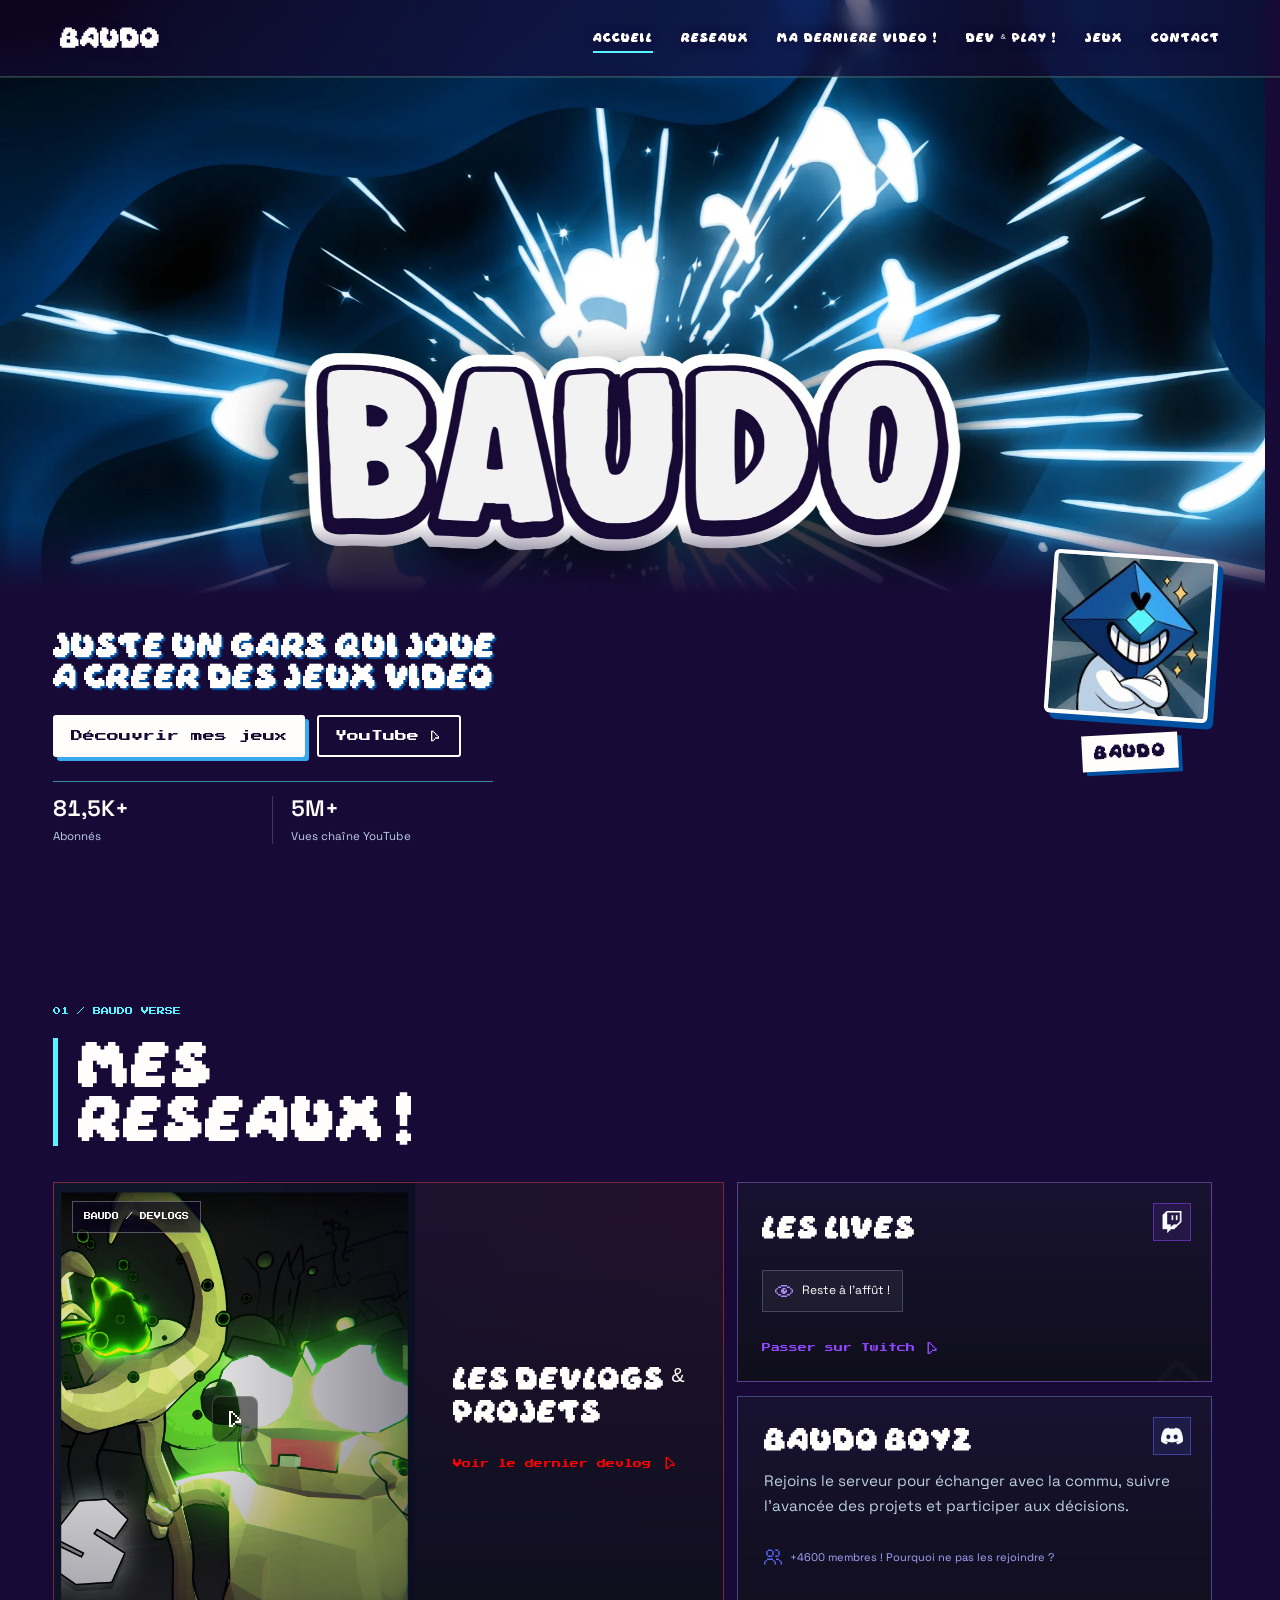
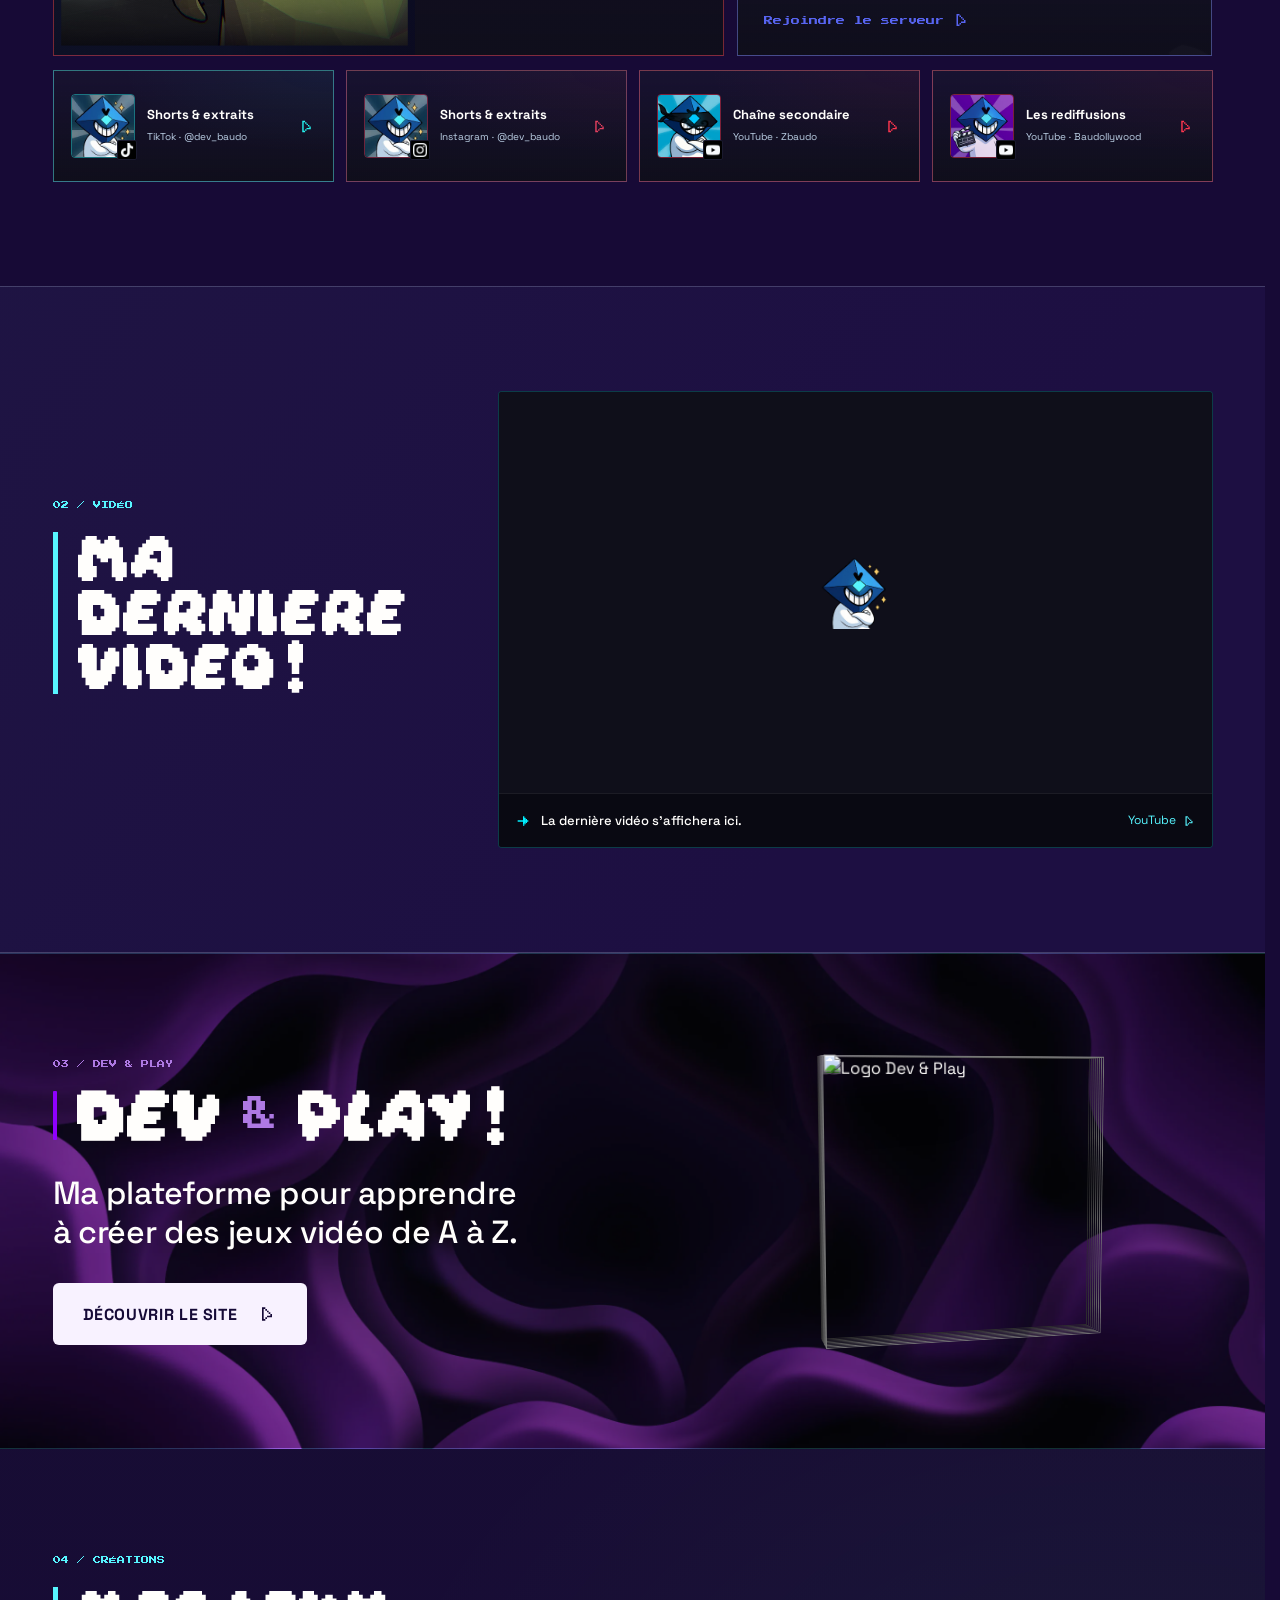
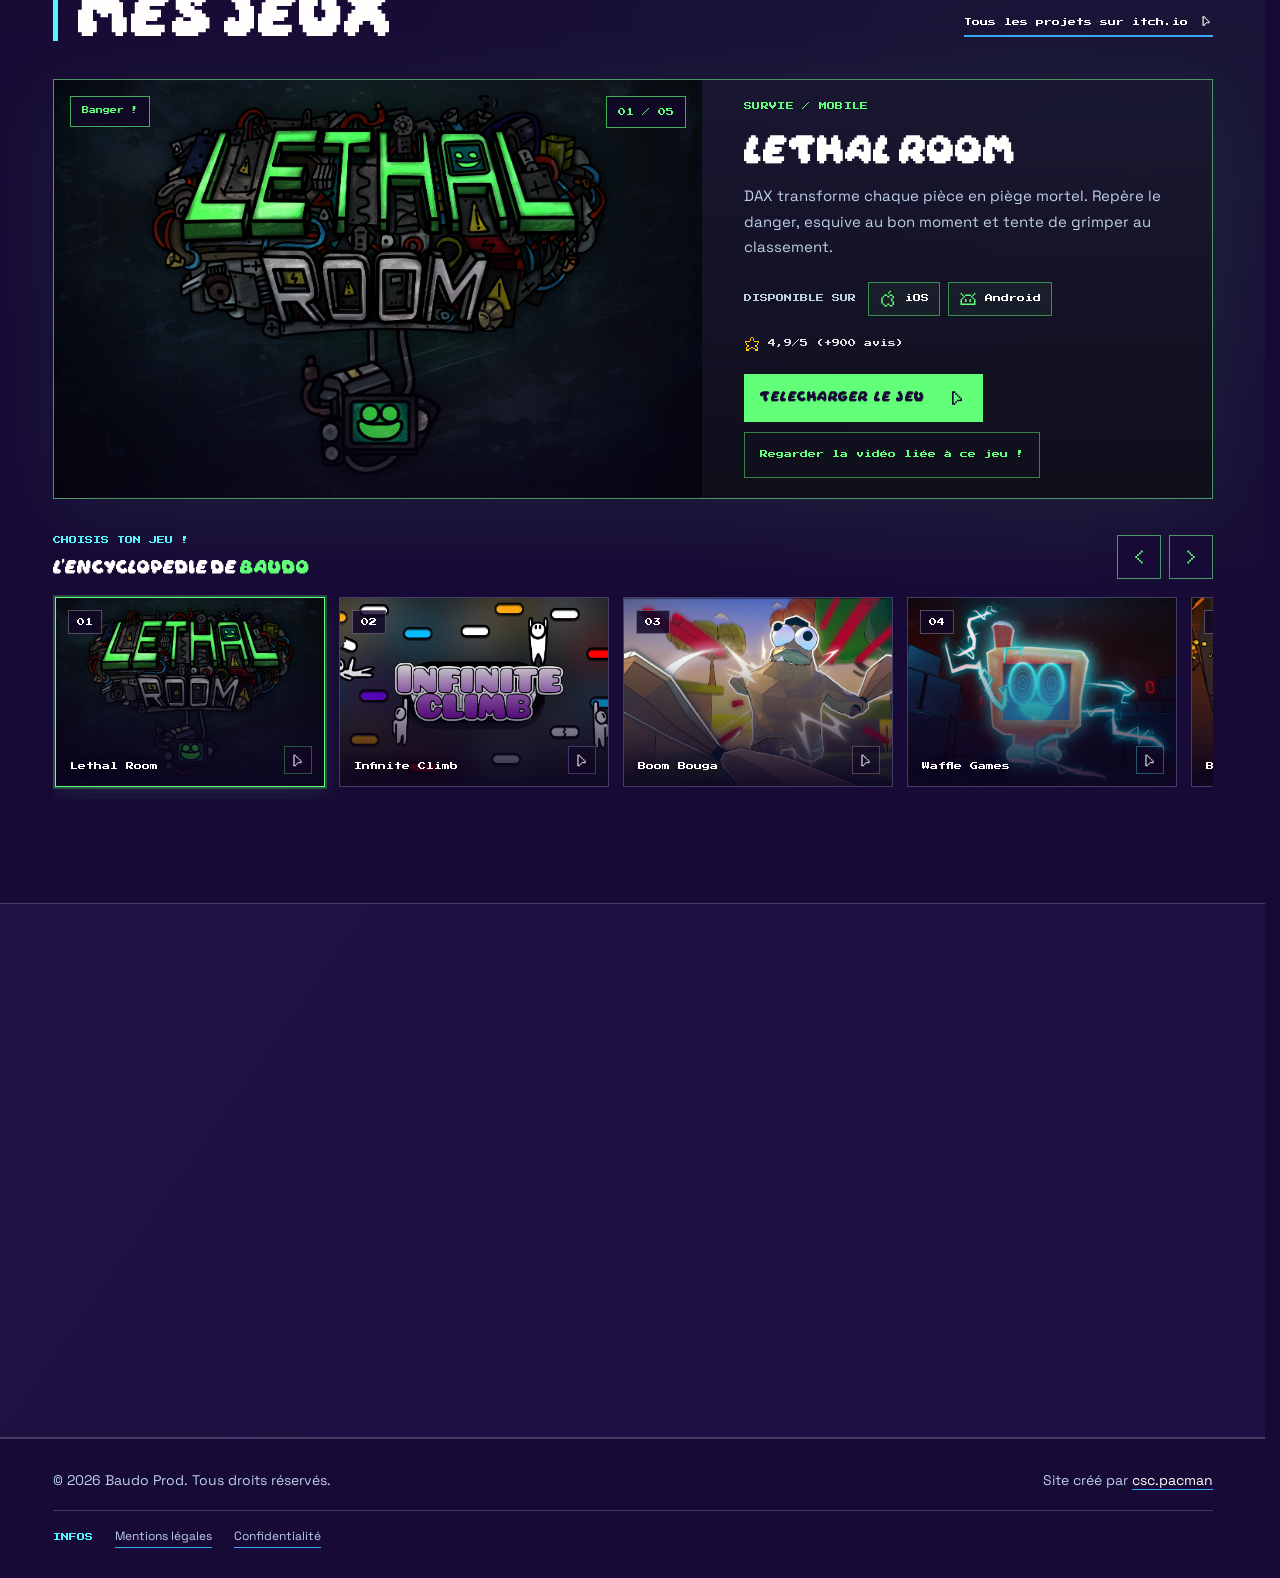
==== commit c35fb13a: "Update index.html" ====
--- a/index.html
+++ b/index.html
@@ -306,7 +306,7 @@
 
         <div class="contact-list">
           <a class="contact-row" href="mailto:devBaudoPro@outlook.com">
-            <span><small>UNIQUEMENT PARTENARIATS &amp; MARQUES</small><strong>devBaudoPro@outlook.com</strong></span>
+            <span><small>UNIQUEMENT PARTENARIATS &amp; MARQUES</small><strong>Baudo@stan-agency.com</strong></span>
             <b class="click-icon" aria-hidden="true"><svg class="icon-click-base" xmlns="http://www.w3.org/2000/svg" fill="currentColor" viewBox="0 0 24 24" aria-hidden="true"><use href="#icon-click"></use></svg></b>
           </a>
           <a class="contact-row" href="mailto:devBaudoPro@outlook.com">
--- a/Front-end/style.css
+++ b/Front-end/style.css
@@ -2420,4 +2420,4 @@
   .legal-table { min-width: 720px; }
   .legal-page .eyebrow { font-size: 8px; }
   .footer-legal-nav { gap: 10px 16px; }
-}+}
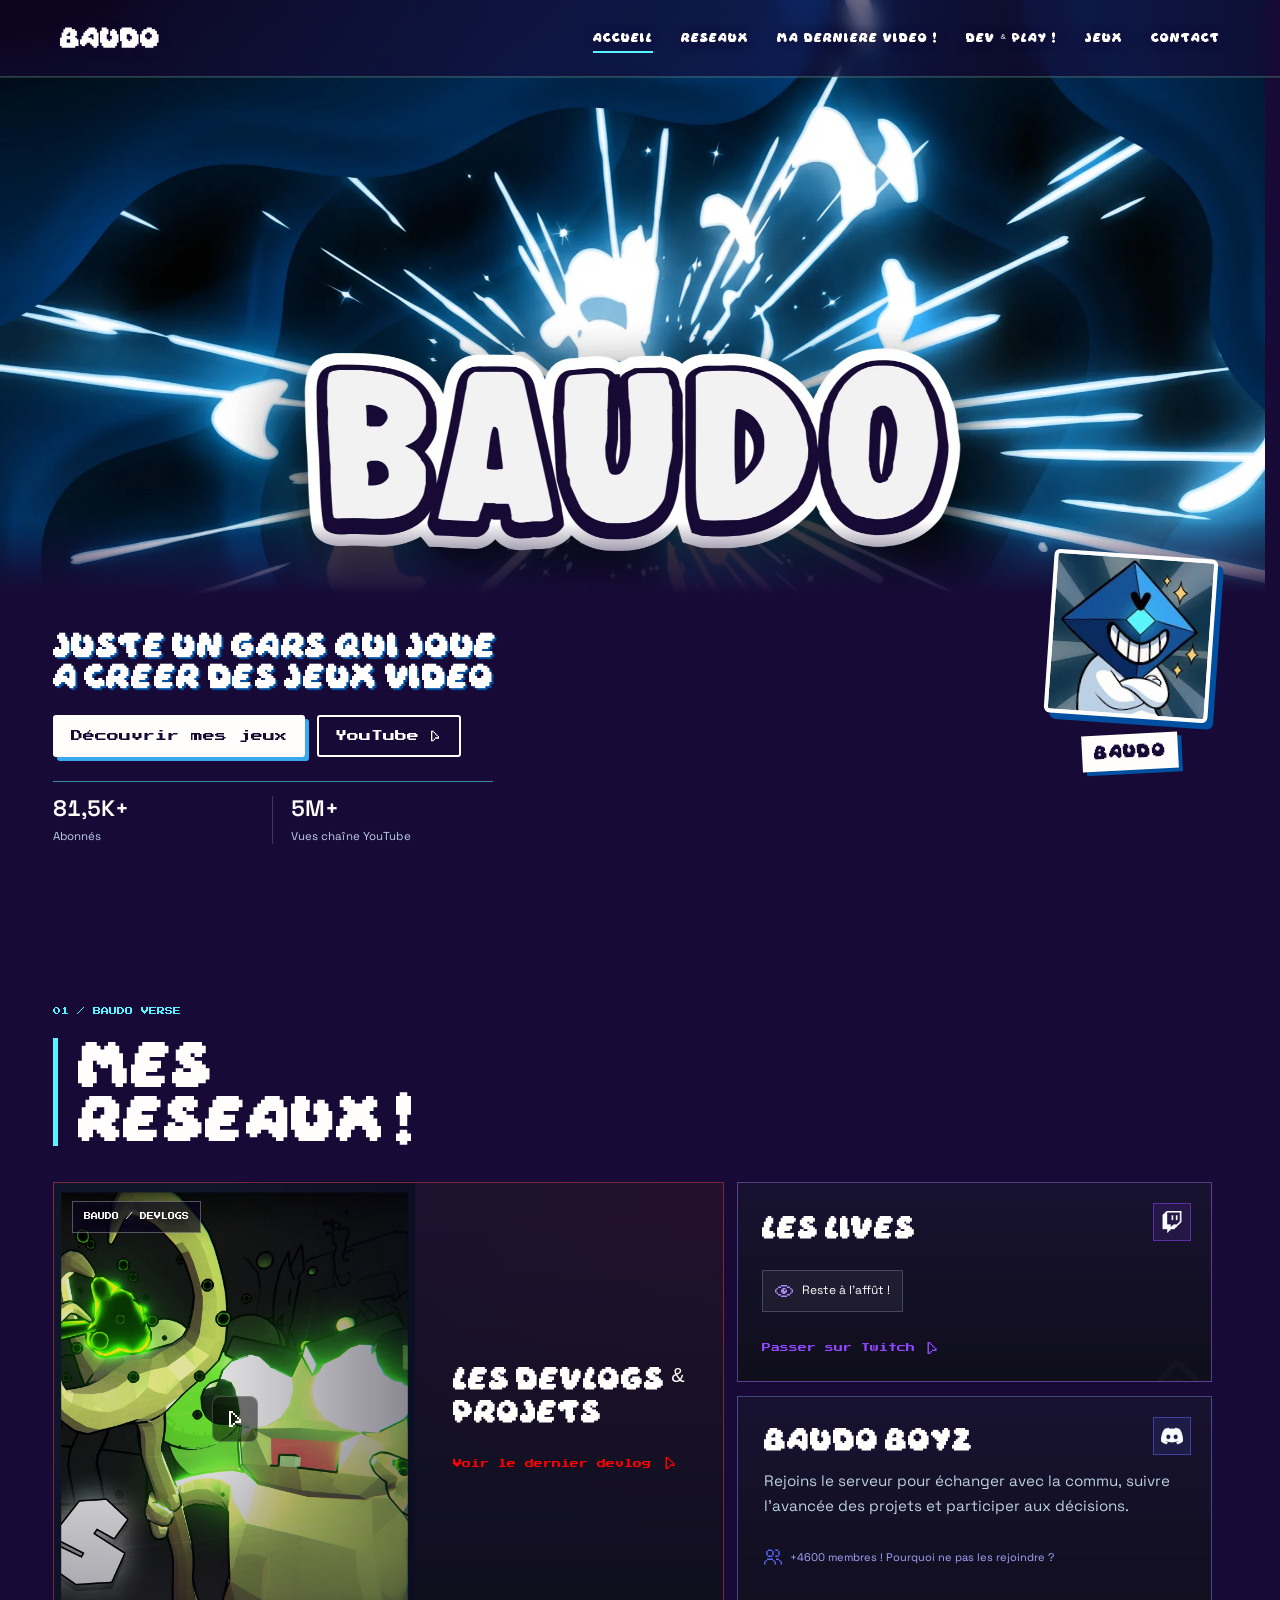
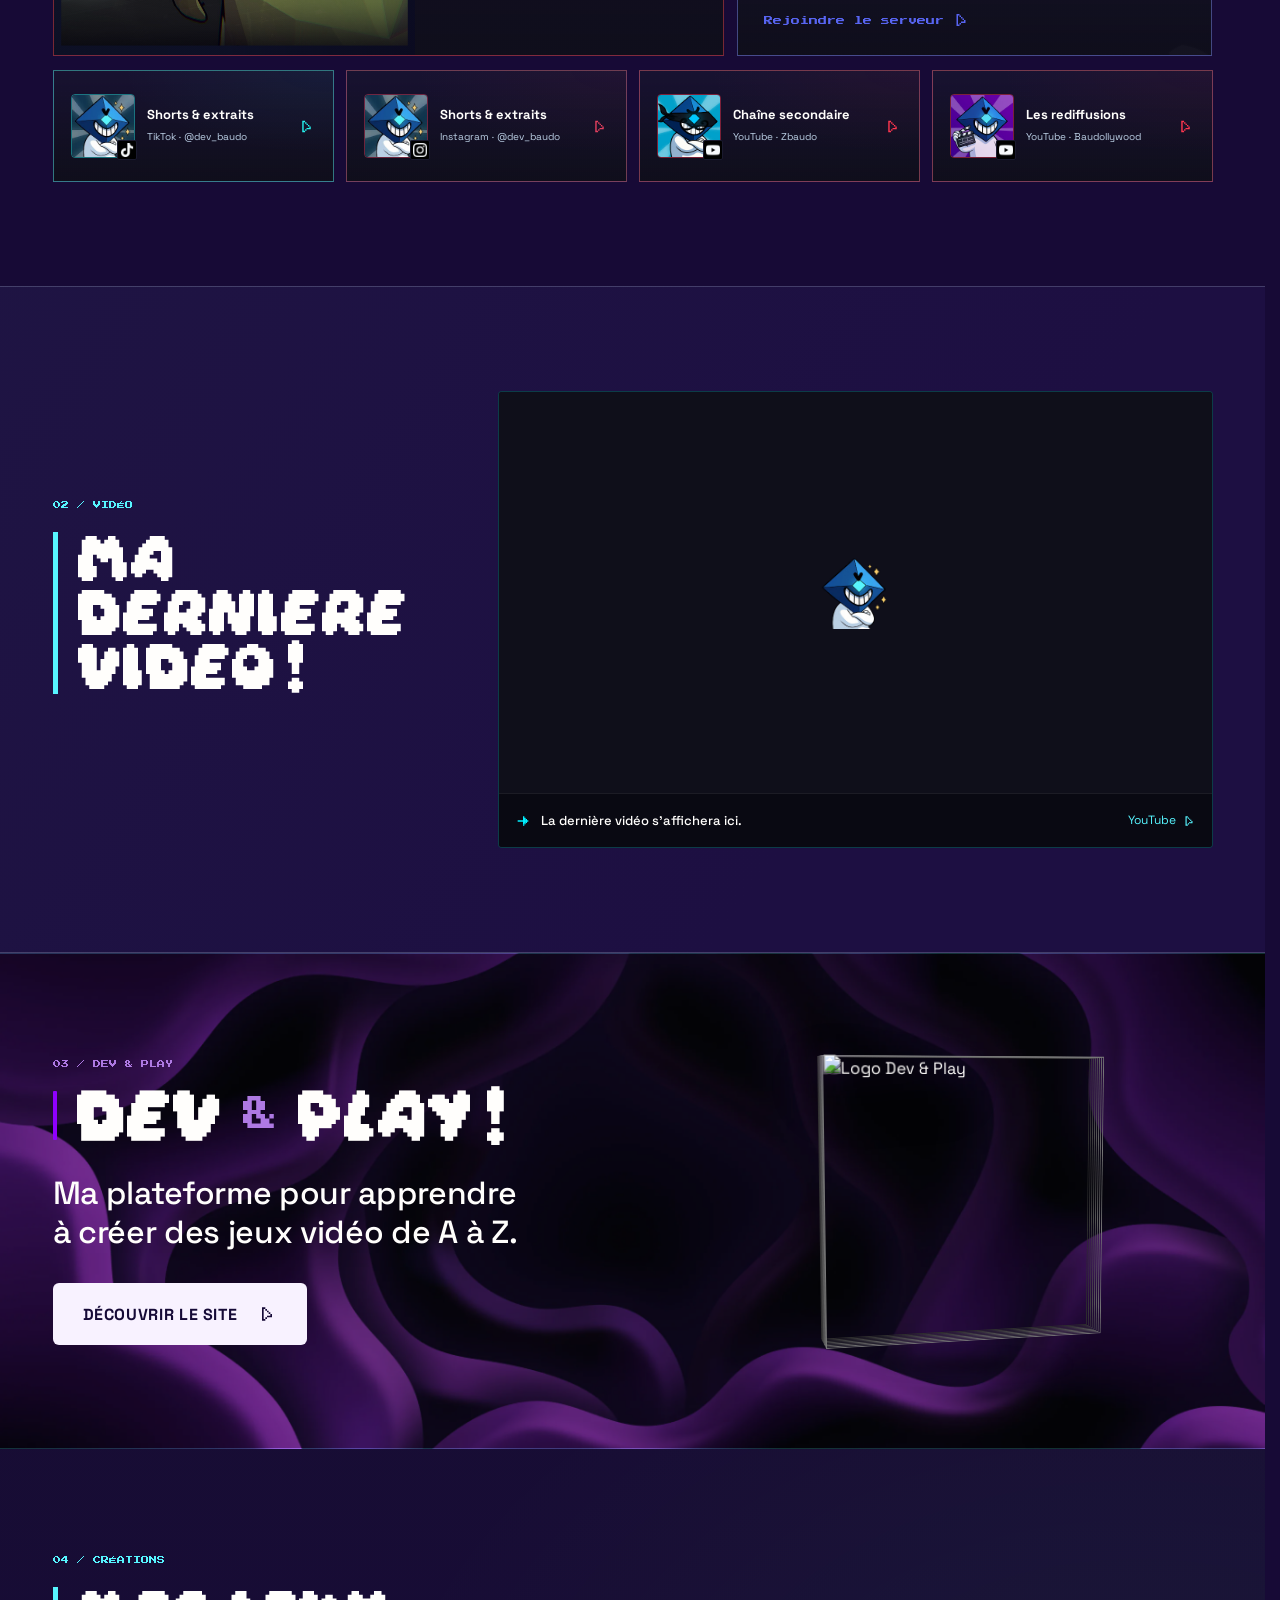
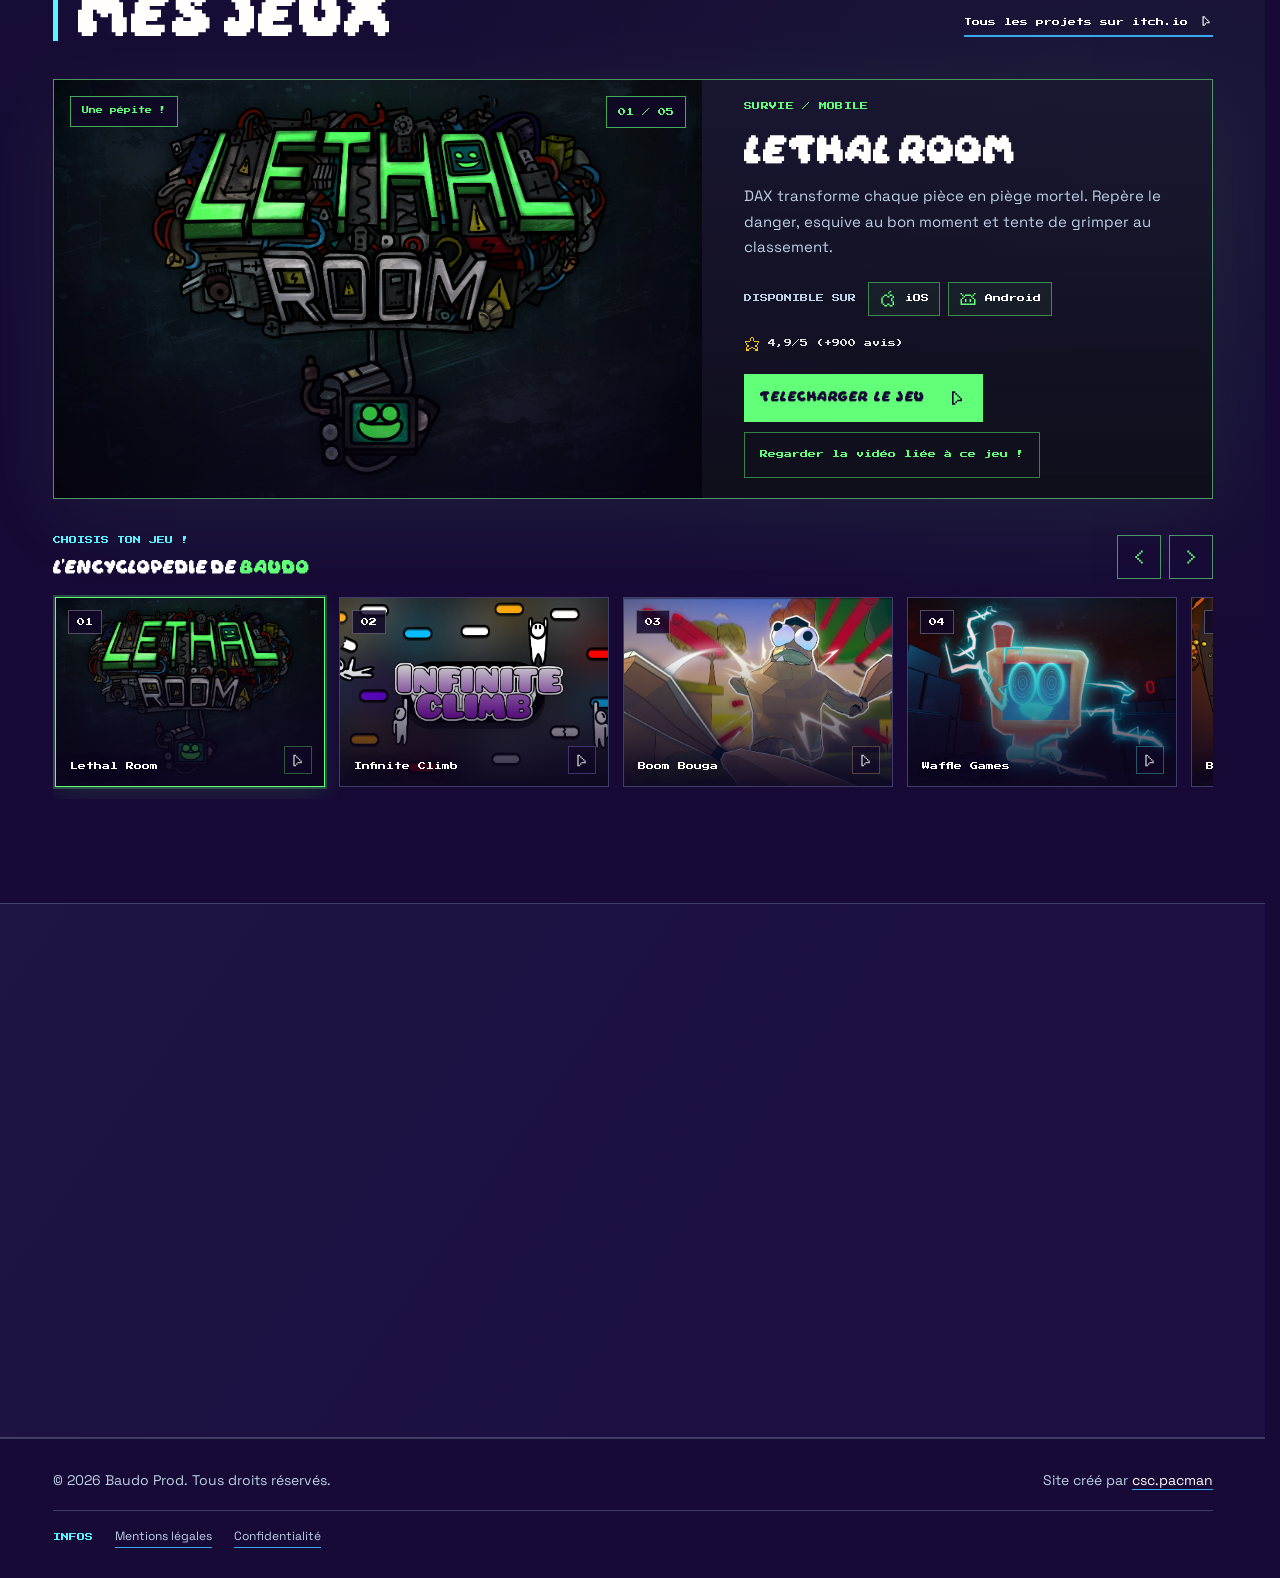
==== commit 6f27c7cf: "Update index.html" ====
--- a/index.html
+++ b/index.html
@@ -243,7 +243,7 @@
           <article class="game-detail" id="gameDetail" aria-live="polite" aria-labelledby="gameDetailTitle">
             <div class="game-detail-visual">
               <img id="gameDetailImage" src="img/Basic/Banner/Banner-Lethal-room.webp" alt="Bannière de Lethal Room" width="1280" height="720">
-              <span id="gameDetailNumber" class="game-detail-number">01 / 08</span>
+              <span id="gameDetailNumber" class="game-detail-number">01 / 05</span>
               <span class="game-visual-stamp badge-text" id="gameBadgeText" aria-hidden="true">Une pépite !</span>
             </div>
             <div class="game-detail-copy">
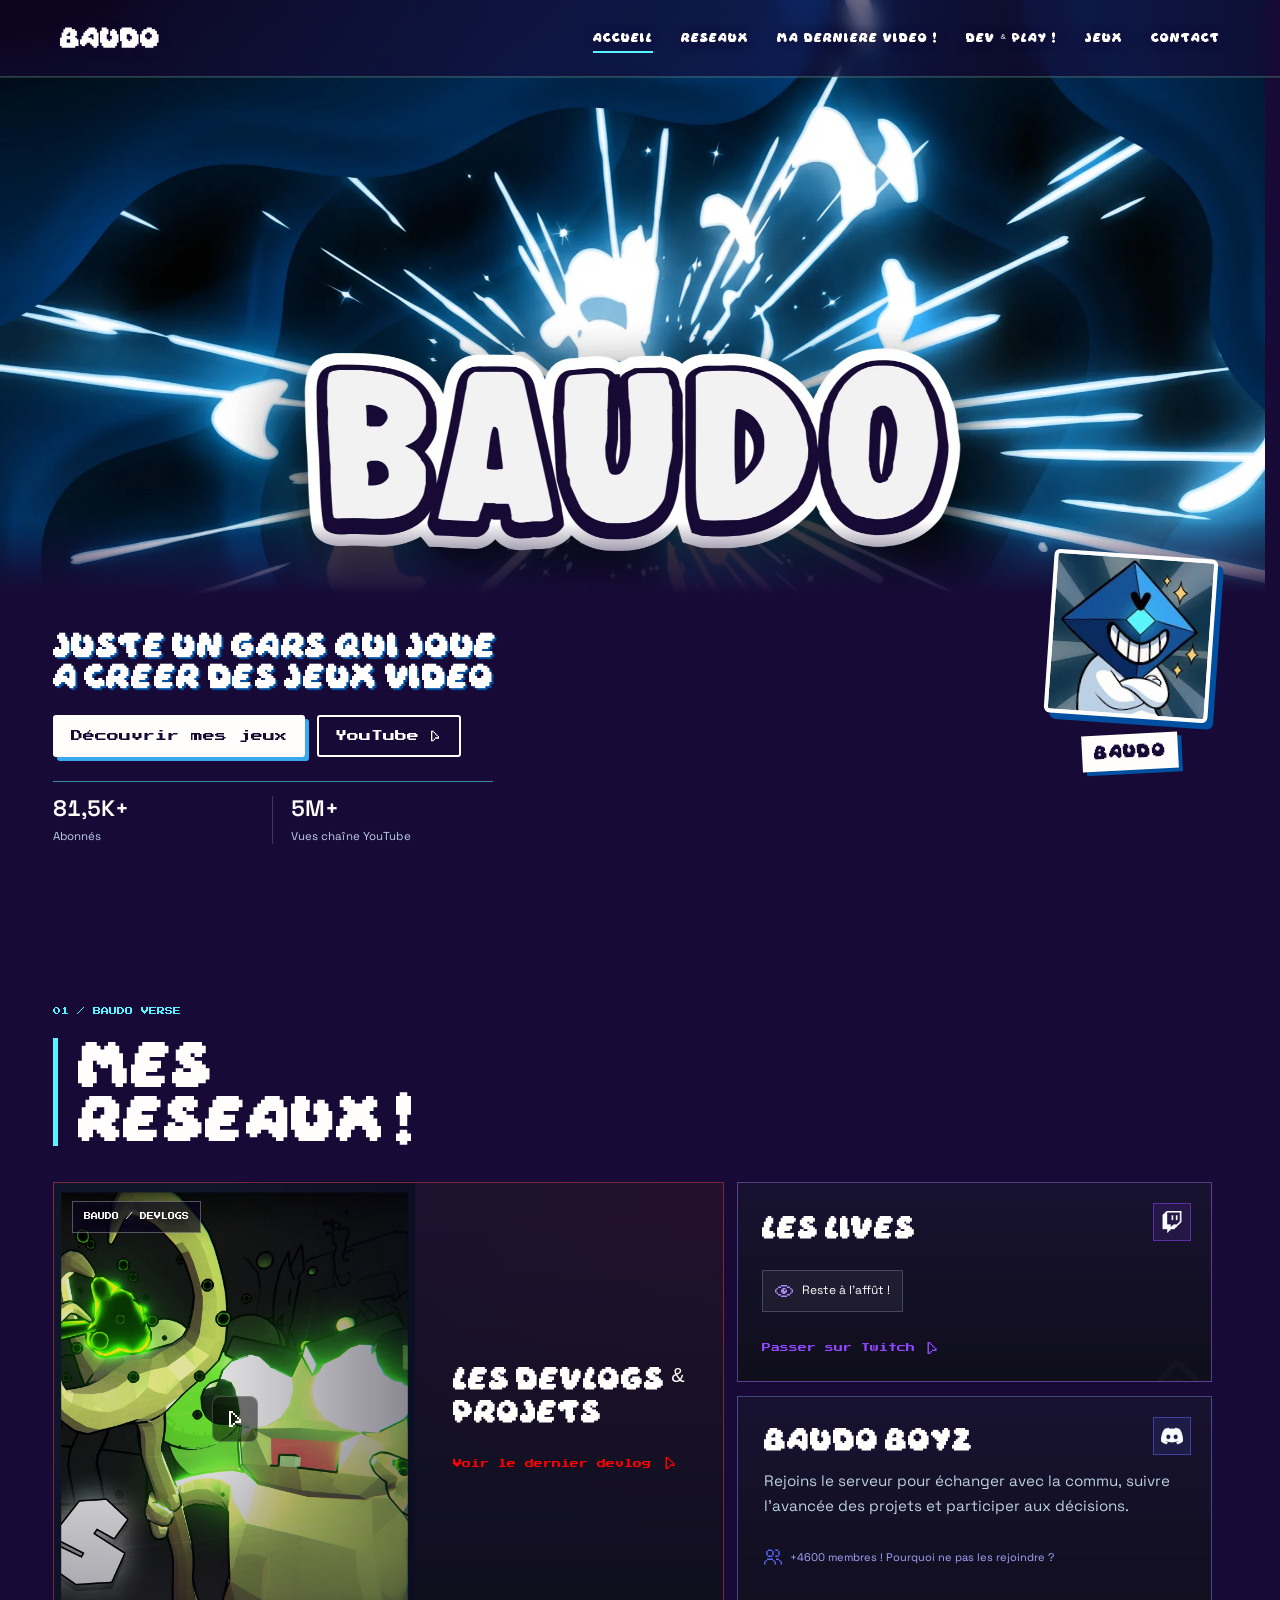
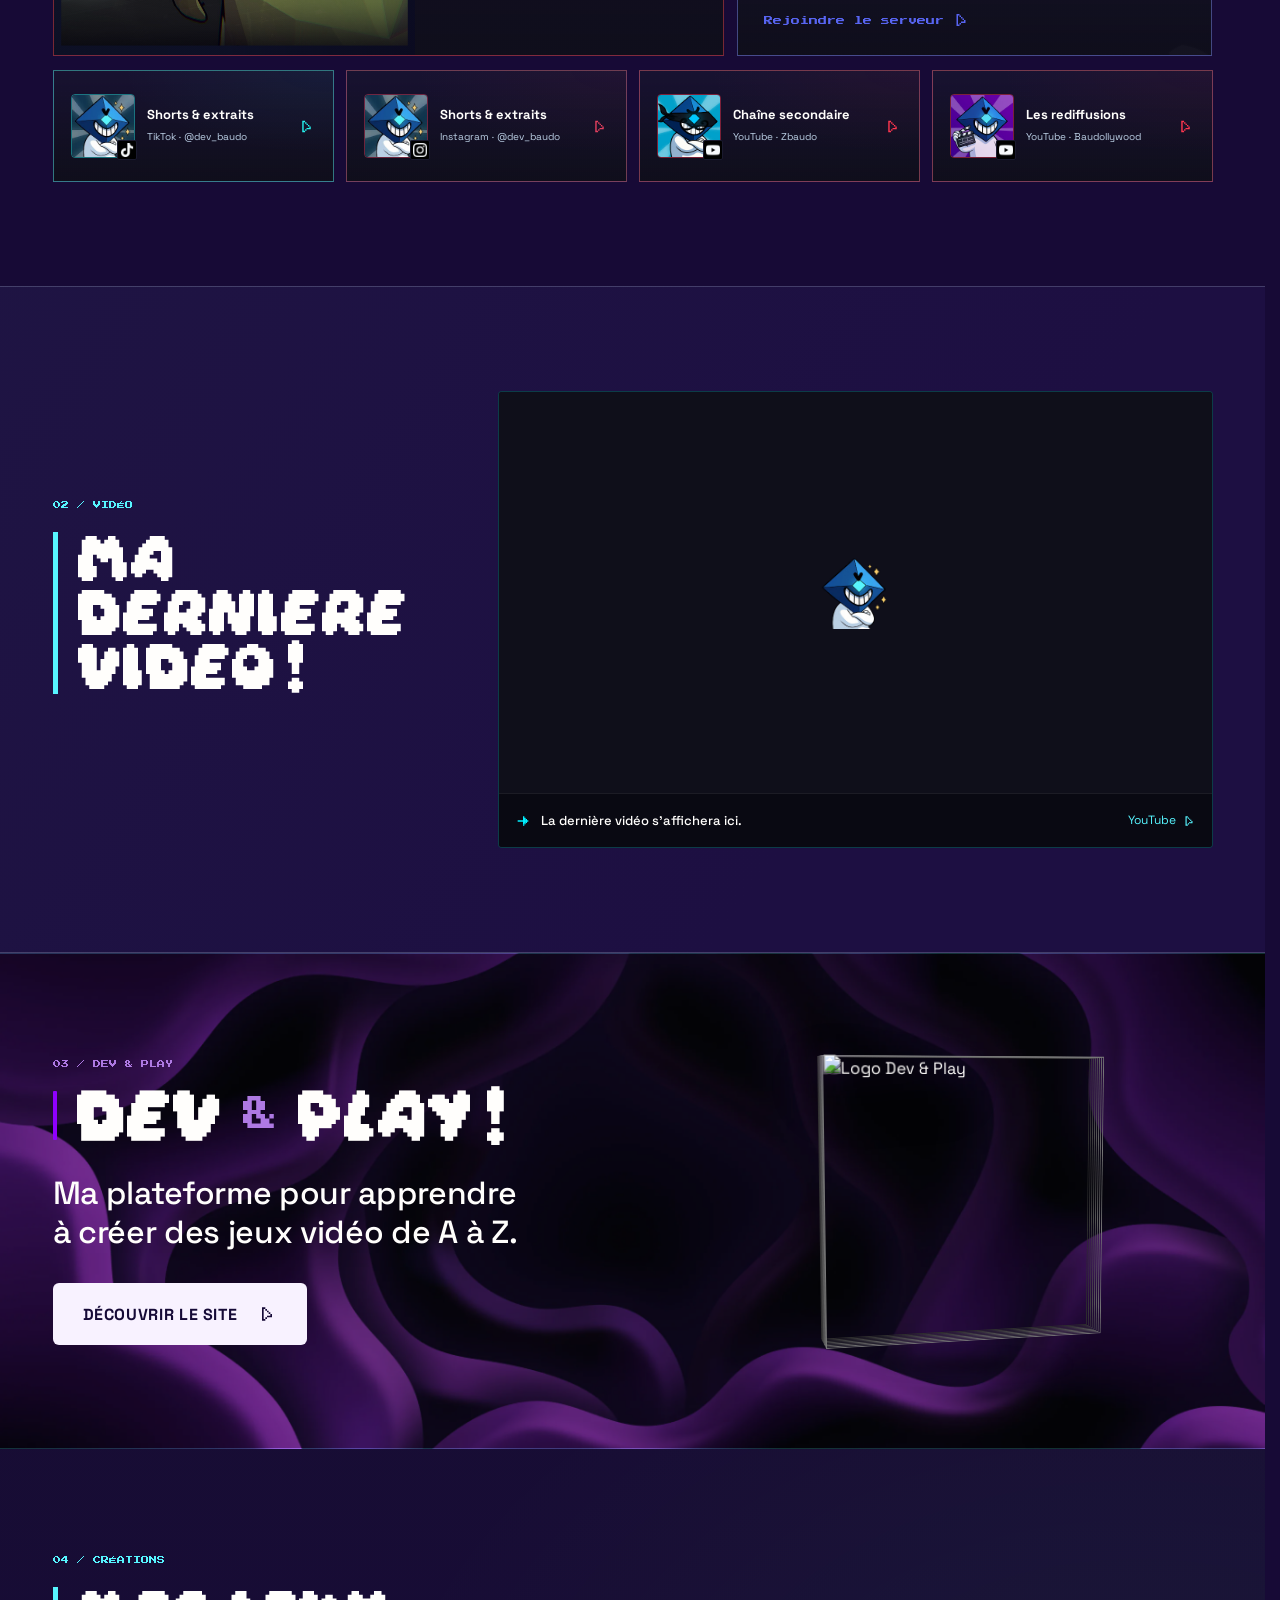
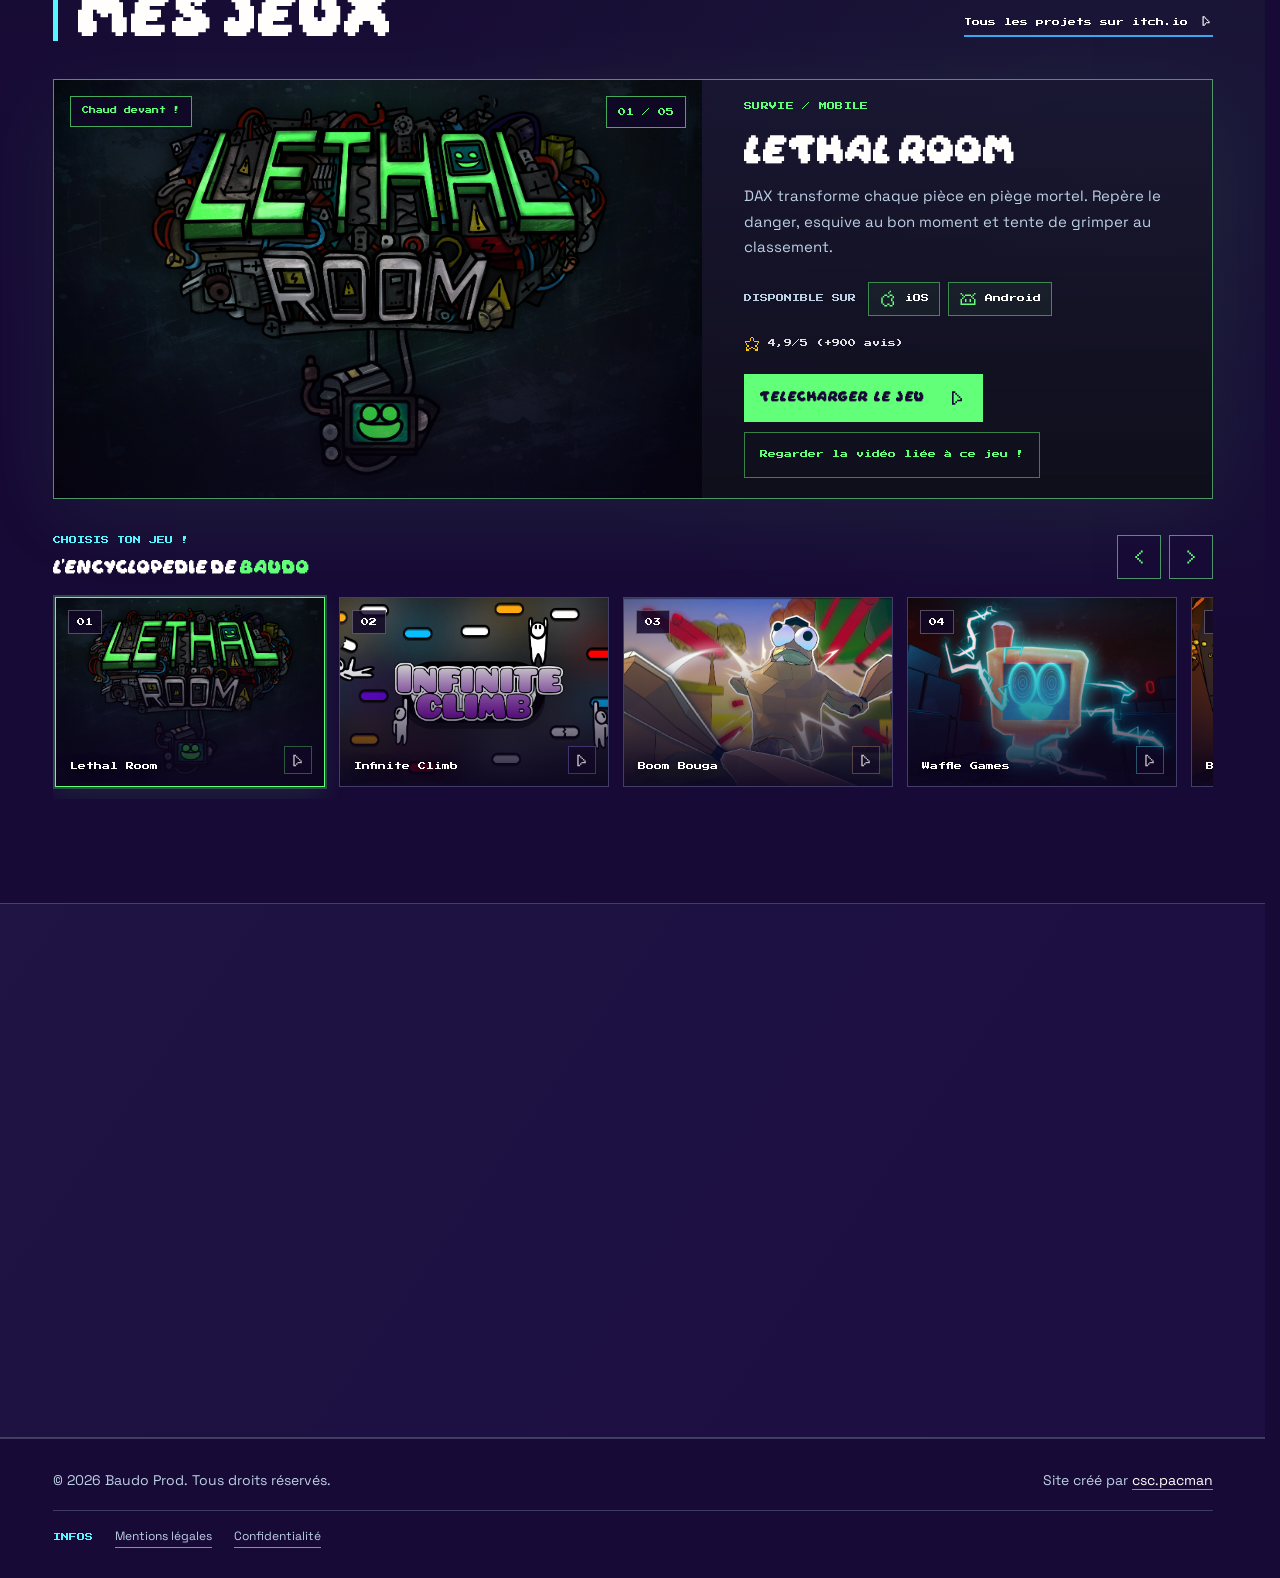
==== commit 0cf4ce3b: "Update index.html" ====
--- a/index.html
+++ b/index.html
@@ -305,7 +305,7 @@
         </div>
 
         <div class="contact-list">
-          <a class="contact-row" href="mailto:devBaudoPro@outlook.com">
+          <a class="contact-row" href="mailto:Baudo@stan-agency.com">
             <span><small>UNIQUEMENT PARTENARIATS &amp; MARQUES</small><strong>Baudo@stan-agency.com</strong></span>
             <b class="click-icon" aria-hidden="true"><svg class="icon-click-base" xmlns="http://www.w3.org/2000/svg" fill="currentColor" viewBox="0 0 24 24" aria-hidden="true"><use href="#icon-click"></use></svg></b>
           </a>
